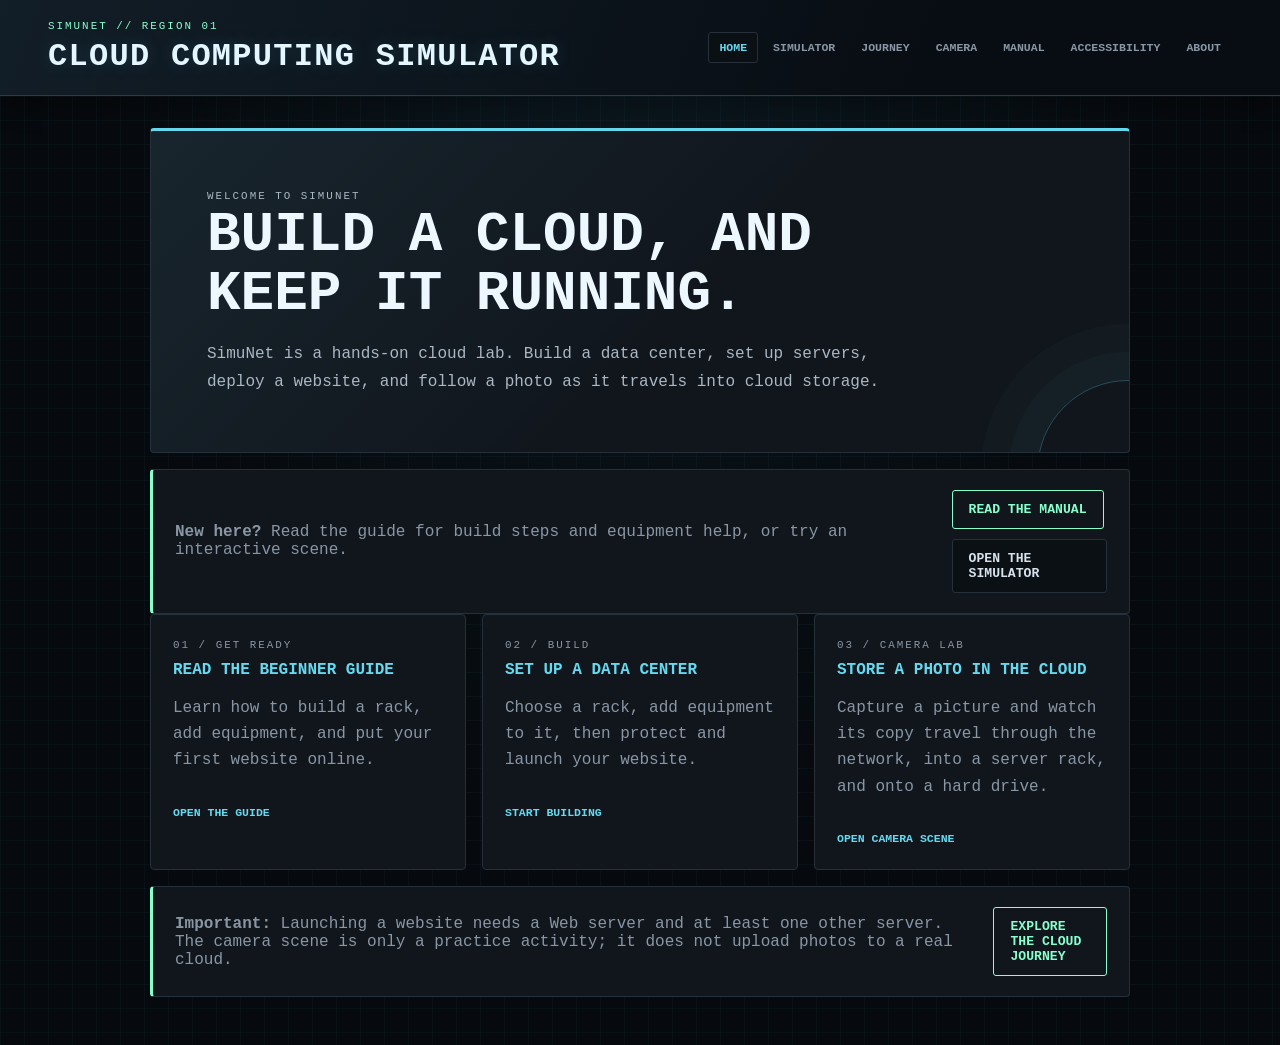
==== index.html @ 1562f435 "Removed unecessary content" ====
<!DOCTYPE html>
<html lang="en">
<head>
    <meta charset="UTF-8">
    <meta name="viewport" content="width=device-width, initial-scale=1.0">
    <meta name="theme-color" content="#090c10">
    <meta name="description" content="Learn how cloud systems work with SimuNet. Read the guide, build a data center, and try interactive scenes.">
    <title>Welcome to SimuNet - Cloud Computing Simulator</title>
    <script src="js/accessibility.js"></script>
    <link rel="stylesheet" href="style.css">
</head>
<body>
    <header class="topbar home-topbar">
        <div><p class="eyebrow">SIMUNET // REGION 01</p><h1>Cloud Computing Simulator</h1></div>
        <div class="topbar-actions">
            <nav class="site-nav" aria-label="Primary navigation">
                <a class="active" href="./index.html" aria-current="page">Home</a>
                <a href="./simulator.html">Simulator</a>
                <a href="./journey.html">Journey</a>
                <a href="./camera.html">Camera</a>
                <a href="./manual.html">Manual</a>
                <a href="./accessibility.html">Accessibility</a>
                <a href="./about.html">About</a>
            </nav>
        </div>
    </header>

    <main class="about-shell">
        <section class="about-hero" aria-labelledby="home-title">
            <p class="section-code">WELCOME TO SIMUNET</p>
            <h2 id="home-title">Build a cloud, and keep it running.</h2>
            <p>SimuNet is a hands-on cloud lab. Build a data center, set up servers, deploy a website, and follow a photo as it travels into cloud storage.</p>
        </section>
        <section class="about-cta home-start-cta" aria-label="Start learning">
            <p><strong>New here?</strong> Read the guide for build steps and equipment help, or try an interactive scene.</p>
            <div class="about-cta-actions"><a href="./manual.html">Read the manual</a><a class="about-cta-secondary" href="./simulator.html">Open the simulator</a></div>
        </section>
        <section class="about-grid" aria-label="What to do in SimuNet">
            <article class="about-card"><p class="section-code">01 / GET READY</p><h3>Read the beginner guide</h3><p>Learn how to build a rack, add equipment, and put your first website online.</p><a class="manual-link" href="./manual.html">Open the guide</a></article>
            <article class="about-card"><p class="section-code">02 / BUILD</p><h3>Set up a data center</h3><p>Choose a rack, add equipment to it, then protect and launch your website.</p><a class="manual-link" href="./simulator.html">Start building</a></article>
            <article class="about-card"><p class="section-code">03 / CAMERA LAB</p><h3>Store a photo in the cloud</h3><p>Capture a picture and watch its copy travel through the network, into a server rack, and onto a hard drive.</p><a class="manual-link" href="./camera.html">Open camera scene</a></article>
        </section>
        <section class="about-cta home-reminder-cta" aria-label="Important setup reminders">
            <p><strong>Important:</strong> Launching a website needs a Web server and at least one other server. The camera scene is only a practice activity; it does not upload photos to a real cloud.</p>
            <div class="about-cta-actions"><a href="./journey.html">Explore the cloud journey</a></div>
        </section>
    </main>
</body>
</html>
---- style.css ----
:root {
    --bg: #090c10;
    --panel: #11161d;
    --panel-edge: #26303b;
    --text: #d7e2ec;
    --muted: #8996a5;
    --cyan: #66d9ef;
    --lime: #88ffcc;
    --orange: #ffb86c;
    --red: #ff6b6b;
}

* {
    box-sizing: border-box;
}

body {
    margin: 0;
    min-height: 100vh;
    color: var(--text);
    font-family: "Courier New", Courier, monospace;
    background-color: #06090d;
    background-image:
        radial-gradient(ellipse at 50% -20%, rgba(32, 99, 123, 0.19), transparent 62%),
        linear-gradient(rgba(102, 217, 239, 0.035) 1px, transparent 1px),
        linear-gradient(90deg, rgba(102, 217, 239, 0.035) 1px, transparent 1px);
    background-repeat: no-repeat, repeat, repeat;
    background-size: cover, 24px 24px, 24px 24px;
}

header {
    padding: 28px 20px;
    text-align: center;
    border-bottom: 1px solid var(--panel-edge);
    background: rgba(17, 22, 29, 0.95);
}

header h1 {
    margin: 0 0 8px;
    color: var(--cyan);
    font-size: clamp(1.55rem, 5vw, 2.4rem);
    letter-spacing: 1px;
    text-transform: uppercase;
    text-shadow: 0 0 18px rgba(102, 217, 239, 0.35);
}

header p {
    margin: 0;
    color: var(--muted);
}

.section {
    width: min(760px, calc(100% - 32px));
    margin: 0 auto;
    padding: 24px 0 40px;
}

.card {
    margin: 16px 0;
    padding: 20px;
    border: 1px solid var(--panel-edge);
    border-left: 3px solid var(--cyan);
    border-radius: 4px;
    background: var(--panel);
    box-shadow: 0 12px 30px rgba(0, 0, 0, 0.24);
}

.card h2 {
    margin: 0 0 16px;
    padding-bottom: 10px;
    color: #edf7ff;
    border-bottom: 1px dashed var(--panel-edge);
    font-size: 1.05rem;
    letter-spacing: 0.5px;
}

.card h2::before {
    content: "> ";
    color: var(--lime);
}

button {
    margin: 4px 6px 10px 0;
    padding: 10px 16px;
    border: 1px solid var(--cyan);
    border-radius: 3px;
    color: var(--cyan);
    background: #0d171c;
    font: bold 0.85rem "Courier New", Courier, monospace;
    text-transform: uppercase;
    cursor: pointer;
    box-shadow: inset 0 0 0 1px rgba(102, 217, 239, 0.08);
}

button:hover {
    color: var(--bg);
    background: var(--cyan);
    box-shadow: 0 0 16px rgba(102, 217, 239, 0.25);
}

button:active {
    transform: translateY(1px);
}

button:focus-visible {
    outline: 2px solid var(--lime);
    outline-offset: 3px;
}

#rackArea {
    display: flex;
    flex-wrap: wrap;
    gap: 12px;
    margin-top: 12px;
}

.rack {
    width: 120px;
    height: 220px;
    display: flex;
    flex-direction: column-reverse;
    padding: 7px;
    border: 2px solid #4c5a68;
    border-radius: 2px;
    background:
        repeating-linear-gradient(0deg, #151b22 0, #151b22 10px, #202832 11px, #202832 12px);
    box-shadow: inset 0 0 12px rgba(0, 0, 0, 0.8);
}

.server {
    height: 20px;
    margin: 2px 0;
    border: 1px solid #5fdfad;
    border-radius: 1px;
    background: var(--lime);
    box-shadow: 0 0 8px rgba(136, 255, 204, 0.35);
}

.success {
    color: var(--lime);
}

.warning {
    color: var(--orange);
}

.danger {
    color: var(--red);
}

.stat {
    margin: 10px 0;
    padding: 8px 10px;
    color: var(--muted);
    border-left: 2px solid #4c5a68;
    background: rgba(4, 8, 12, 0.35);
}

.topbar {
    position: relative;
    z-index: 1;
    display: flex;
    align-items: center;
    justify-content: space-between;
    padding: 20px clamp(16px, 4vw, 48px);
    text-align: left;
    border-bottom: 1px solid #2b3c49;
    background:
        linear-gradient(110deg, rgba(18, 30, 40, 0.98), rgba(8, 13, 19, 0.98) 72%);
    box-shadow: 0 8px 26px rgba(0, 0, 0, 0.3);
}

.topbar h1 {
    margin: 0;
    color: #e4f6ff;
    font-size: clamp(1.35rem, 4vw, 2rem);
    letter-spacing: 0.04em;
    text-shadow: 0 0 18px rgba(102, 217, 239, 0.16);
}

.topbar-actions {
    display: flex;
    align-items: center;
    gap: 12px;
}

.site-nav {
    display: flex;
    align-items: center;
    gap: 4px;
}

.site-nav a {
    padding: 8px 10px;
    border: 1px solid transparent;
    border-radius: 3px;
    color: var(--muted);
    font-size: 0.72rem;
    font-weight: bold;
    text-decoration: none;
    text-transform: uppercase;
}

.site-nav a:hover,
.site-nav a:focus-visible {
    color: var(--cyan);
}

.site-nav a.active {
    border-color: var(--panel-edge);
    color: var(--cyan);
    background: #0b1015;
}

.site-nav a:focus-visible {
    outline: 2px solid var(--lime);
    outline-offset: 2px;
}

.eyebrow,
.section-code {
    margin: 0 0 6px;
    color: var(--lime);
    font-size: 0.68rem;
    letter-spacing: 2px;
}

.system-status,
.count-badge,
.service-status,
.threat-level {
    border: 1px solid var(--panel-edge);
    border-radius: 3px;
    padding: 8px 10px;
    color: var(--muted);
    background: #0b1015;
    font-size: 0.72rem;
    font-weight: bold;
}

.status-dot {
    width: 7px;
    height: 7px;
    display: inline-block;
    margin-right: 7px;
    border-radius: 50%;
    background: var(--muted);
}

.system-status.online {
    color: var(--lime);
    border-color: rgba(136, 255, 204, 0.35);
}

.system-status.online .status-dot {
    background: var(--lime);
    box-shadow: 0 0 8px var(--lime);
}

.dashboard {
    width: min(1380px, calc(100% - 40px));
    margin: 0 auto;
    padding: 28px 0 48px;
    display: grid;
    grid-template-columns: 260px minmax(0, 1fr);
    gap: 18px;
}

.sidebar {
    display: flex;
    flex-direction: column;
    gap: 16px;
}

.panel {
    position: relative;
    margin: 0;
    padding: 18px;
    border: 1px solid #263541;
    border-radius: 3px;
    background:
        linear-gradient(145deg, rgba(24, 34, 44, 0.92), rgba(12, 17, 23, 0.98) 72%);
    box-shadow:
        0 12px 26px rgba(0, 0, 0, 0.2),
        inset 0 1px rgba(191, 230, 255, 0.035);
}

.panel h2 {
    margin: 0 0 12px;
    color: #e2edf5;
    font-size: 0.94rem;
    letter-spacing: 0.07em;
    text-transform: uppercase;
}

.panel-heading h2 {
    margin-bottom: 0;
}

.panel-heading {
    margin-bottom: 14px;
}

.panel-copy,
.deploy-message {
    color: var(--muted);
    line-height: 1.55;
}

.quick-start-panel {
    border-left: 3px solid var(--lime);
}

.quick-start-panel h2 {
    margin-bottom: 14px;
}

.quick-start-list {
    display: grid;
    gap: 12px;
    margin: 0;
    padding-left: 20px;
    color: var(--muted);
    font-size: 0.76rem;
    line-height: 1.5;
}

.quick-start-list li {
    padding-left: 2px;
}

.quick-start-list li::marker {
    color: var(--lime);
    font-weight: bold;
}

.quick-start-list span {
    display: block;
    color: var(--text);
    font-weight: bold;
}

.quick-start-list strong {
    color: var(--text);
}

.quick-start-links {
    display: grid;
    gap: 7px;
}

.manual-link {
    display: inline-flex;
    align-items: center;
    gap: 7px;
    margin-top: 16px;
    color: var(--cyan);
    font-size: 0.72rem;
    font-weight: bold;
    text-decoration: none;
    text-transform: uppercase;
}

.manual-link:hover,
.manual-link:focus-visible {
    color: var(--lime);
}

.manual-link:focus-visible {
    outline: 2px solid var(--lime);
    outline-offset: 3px;
}

.field-help {
    min-height: 2.7em;
    margin: -2px 0 10px;
    color: var(--muted);
    font-size: 0.72rem;
    line-height: 1.45;
}

.primary-button,
.secondary-button,
.danger-button,
.text-button {
    width: 100%;
}

.secondary-button {
    margin: 4px 6px 10px 0;
    padding: 10px 16px;
    border: 1px solid #4c5a68;
    border-radius: 3px;
    color: var(--text);
    background: #171d24;
    font: bold 0.85rem "Courier New", Courier, monospace;
    text-transform: uppercase;
    cursor: pointer;
}

.secondary-button:hover {
    border-color: var(--lime);
    color: var(--lime);
}

.danger-button {
    margin: 4px 0 0;
    padding: 10px 16px;
    border: 1px solid var(--red);
    border-radius: 3px;
    color: var(--red);
    background: #1d1114;
    font: bold 0.85rem "Courier New", Courier, monospace;
    text-transform: uppercase;
    cursor: pointer;
}

.danger-button:hover {
    color: var(--bg);
    background: var(--red);
}

.text-button {
    width: auto;
    padding: 6px 8px;
    border: 0;
    color: var(--muted);
    background: transparent;
}

.toggle-list {
    display: grid;
    gap: 8px;
    margin-top: 16px;
}

.toggle-row {
    min-height: 54px;
    display: flex;
    align-items: center;
    justify-content: space-between;
    border-bottom: 1px solid var(--panel-edge);
    cursor: pointer;
}

.toggle-row strong,
.toggle-row small {
    display: block;
}

.toggle-row small {
    margin-top: 3px;
    color: var(--muted);
    font-size: 0.68rem;
}

.toggle-row input {
    position: absolute;
    opacity: 0;
}

.toggle {
    width: 38px;
    height: 20px;
    position: relative;
    border: 1px solid #4c5a68;
    border-radius: 20px;
    background: #090c10;
}

.toggle::after {
    content: "";
    width: 12px;
    height: 12px;
    position: absolute;
    top: 3px;
    left: 3px;
    border-radius: 50%;
    background: var(--muted);
}

.toggle-row input:checked + .toggle {
    border-color: var(--lime);
}

.toggle-row input:checked + .toggle::after {
    left: 21px;
    background: var(--lime);
    box-shadow: 0 0 7px var(--lime);
}

.field-label {
    display: block;
    margin-bottom: 7px;
    color: var(--muted);
    font-size: 0.72rem;
}

select {
    width: 100%;
    margin-bottom: 10px;
    padding: 10px;
    border: 1px solid var(--panel-edge);
    border-radius: 3px;
    color: var(--text);
    background: #090c10;
    font: 0.82rem "Courier New", Courier, monospace;
}

.workspace {
    min-width: 0;
    display: grid;
    gap: 16px;
}

.panel-heading,
.metric-label,
.action-row {
    display: flex;
    align-items: center;
    justify-content: space-between;
    gap: 12px;
}

.rack-panel {
    min-height: 250px;
}

.rack-area {
    min-height: 176px;
    display: flex;
    flex-wrap: wrap;
    align-items: flex-end;
    gap: 12px;
}

.empty-rack-state {
    width: 100%;
    height: 150px;
    display: grid;
    place-items: center;
    border: 1px dashed var(--panel-edge);
    color: #596a79;
    font-size: 0.72rem;
}

.rack {
    width: 108px;
    height: 176px;
}

.server {
    height: 17px;
}

.server.web { background: var(--cyan); border-color: #a7efff; }
.server.database { background: var(--orange); border-color: #ffd2a1; }
.server.storage { background: #a78bfa; border-color: #c4b5fd; }
.server.backup { background: var(--lime); border-color: #c8ffdf; }
.server.auth { background: #f0a6ca; border-color: #ffd1e7; }

.metrics-grid {
    display: grid;
    grid-template-columns: repeat(4, 1fr);
    gap: 16px;
}

.metric-panel {
    position: relative;
    overflow: hidden;
    padding: 14px;
    border: 1px solid #263541;
    border-radius: 3px;
    background: linear-gradient(145deg, #17222c, #0d131a 72%);
    box-shadow:
        0 10px 24px rgba(0, 0, 0, 0.22),
        inset 0 1px rgba(191, 230, 255, 0.04);
}

.metric-panel::before {
    content: "";
    position: absolute;
    top: 0;
    left: 14px;
    width: 42px;
    height: 2px;
    background: var(--cyan);
    box-shadow: 0 0 10px rgba(102, 217, 239, 0.55);
}

.metric-label {
    margin-bottom: 10px;
    color: var(--muted);
    font-size: 0.68rem;
}

.metric-label strong {
    color: #edf7ff;
}

.meter {
    height: 5px;
    overflow: hidden;
    background: #252e37;
}

.meter span {
    width: 0;
    height: 100%;
    display: block;
    background: var(--cyan);
    transition: width 0.35s ease;
}

.lower-grid {
    display: grid;
    grid-template-columns: 1fr 1fr;
    gap: 16px;
}

.action-row {
    justify-content: flex-start;
}

.action-row button {
    width: auto;
}

.service-status.online {
    color: var(--lime);
    border-color: rgba(136, 255, 204, 0.35);
}

.threat-level.danger {
    color: var(--red);
    border-color: rgba(255, 107, 107, 0.35);
}

.event-panel {
    min-height: 150px;
}

.event-log {
    max-height: 170px;
    overflow-y: auto;
    font-size: 0.72rem;
}

.event-log p {
    margin: 0;
    padding: 7px 0;
    border-bottom: 1px solid rgba(38, 48, 59, 0.65);
    color: var(--muted);
}

.event-log p span {
    margin-right: 10px;
    color: var(--cyan);
}

.error-page {
    min-height: 100vh;
    display: grid;
    place-items: center;
    padding: 24px;
}

.error-panel {
    width: min(680px, 100%);
    padding: clamp(24px, 7vw, 52px);
    border: 1px solid var(--panel-edge);
    border-top: 3px solid var(--red);
    border-radius: 4px;
    background: rgba(17, 22, 29, 0.96);
    box-shadow: 0 18px 50px rgba(0, 0, 0, 0.45);
    text-align: left;
}

.error-code {
    margin: 0;
    color: var(--red);
    font-size: clamp(5rem, 24vw, 10rem);
    line-height: 0.82;
    letter-spacing: -0.09em;
    text-shadow: 0 0 24px rgba(255, 107, 107, 0.25);
}

.error-status {
    display: inline-block;
    margin: 24px 0 10px;
    color: var(--red);
    font-size: 0.78rem;
    letter-spacing: 2px;
    text-transform: uppercase;
}

.error-panel h1 {
    margin: 0 0 12px;
    color: #edf7ff;
    font-size: clamp(1.25rem, 5vw, 2rem);
}

.error-panel p {
    max-width: 520px;
    margin: 0 0 24px;
    color: var(--muted);
    line-height: 1.7;
}

.error-panel a {
    display: inline-block;
    margin: 4px 8px 4px 0;
    padding: 11px 16px;
    border: 1px solid var(--cyan);
    border-radius: 3px;
    color: var(--cyan);
    text-decoration: none;
    text-transform: uppercase;
    font-weight: bold;
    font-size: 0.85rem;
}

.error-panel a:hover,
.error-panel a:focus-visible {
    color: var(--bg);
    background: var(--cyan);
    box-shadow: 0 0 16px rgba(102, 217, 239, 0.25);
}

.error-panel a:focus-visible {
    outline: 2px solid var(--lime);
    outline-offset: 3px;
}

.about-shell {
    width: min(980px, calc(100% - 32px));
    margin: 0 auto;
    padding: 32px 0 48px;
}

.about-hero {
    position: relative;
    overflow: hidden;
    margin-bottom: 16px;
    padding: clamp(28px, 6vw, 56px);
    border: 1px solid var(--panel-edge);
    border-top: 3px solid var(--cyan);
    border-radius: 4px;
    background:
        linear-gradient(135deg, rgba(102, 217, 239, 0.08), transparent 55%),
        var(--panel);
}

.about-hero::after {
    content: "";
    width: 180px;
    height: 180px;
    position: absolute;
    right: -90px;
    bottom: -110px;
    border: 1px solid rgba(102, 217, 239, 0.28);
    border-radius: 50%;
    box-shadow:
        0 0 0 28px rgba(102, 217, 239, 0.025),
        0 0 0 56px rgba(102, 217, 239, 0.018);
}

.about-hero h2 {
    max-width: 720px;
    margin: 0 0 16px;
    color: #edf7ff;
    font-size: clamp(1.8rem, 6vw, 3.5rem);
    line-height: 1.05;
    text-transform: uppercase;
}

.about-hero p {
    max-width: 680px;
    margin: 0;
    color: #aab7c4;
    line-height: 1.75;
}

.about-grid {
    display: grid;
    grid-template-columns: repeat(3, 1fr);
    gap: 16px;
}

.about-card {
    min-height: 210px;
    margin: 0;
    padding: 22px;
    border: 1px solid var(--panel-edge);
    border-radius: 4px;
    background: var(--panel);
}

.about-card h3 {
    margin: 0 0 12px;
    color: var(--cyan);
    font-size: 1rem;
    text-transform: uppercase;
}

.about-card p,
.about-card li {
    color: var(--muted);
    line-height: 1.65;
}

.about-card ul {
    margin: 0;
    padding-left: 18px;
}

.about-card li::marker {
    color: var(--lime);
}

.about-cta {
    display: flex;
    align-items: center;
    justify-content: space-between;
    gap: 20px;
    margin-top: 16px;
    padding: 20px 22px;
    border: 1px solid var(--panel-edge);
    border-left: 3px solid var(--lime);
    border-radius: 4px;
    background: var(--panel);
}

.about-cta p {
    margin: 0;
    color: var(--muted);
}

.about-cta-actions {
    display: flex;
    flex-wrap: wrap;
    gap: 10px;
}

.home-start-cta .about-cta-actions,
.home-reminder-cta .about-cta-actions {
    align-items: flex-start;
    flex-direction: column;
}

.about-cta a {
    flex: 0 0 auto;
    padding: 11px 16px;
    border: 1px solid var(--lime);
    border-radius: 3px;
    color: var(--lime);
    font-size: 0.82rem;
    font-weight: bold;
    text-decoration: none;
    text-transform: uppercase;
}

.about-cta a:hover,
.about-cta a:focus-visible {
    color: var(--bg);
    background: var(--lime);
}

.about-cta a:focus-visible {
    outline: 2px solid var(--cyan);
    outline-offset: 3px;
}

.about-cta .about-cta-secondary {
    border-color: var(--panel-edge);
    color: var(--text);
    background: #0b1015;
}

.about-cta .about-cta-secondary:hover,
.about-cta .about-cta-secondary:focus-visible {
    border-color: var(--cyan);
    color: var(--cyan);
    background: #0b1015;
}

.manual-shell {
    width: min(980px, calc(100% - 32px));
    margin: 0 auto;
    padding: 32px 0 48px;
}

.manual-section {
    margin-top: 28px;
}

.manual-section-heading {
    margin-bottom: 14px;
}

.manual-section-heading h2,
.manual-info-card h2 {
    margin: 0;
    color: #edf7ff;
    font-size: clamp(1.05rem, 3vw, 1.35rem);
    text-transform: uppercase;
}

.manual-section-heading .section-code,
.manual-info-card .section-code {
    margin-bottom: 8px;
}

.manual-steps {
    display: grid;
    grid-template-columns: repeat(2, minmax(0, 1fr));
    gap: 14px;
    margin: 0;
    padding: 0;
    list-style: none;
    counter-reset: manual-step;
}

.manual-step,
.manual-server-card,
.manual-info-card {
    border: 1px solid var(--panel-edge);
    border-radius: 3px;
    background: linear-gradient(145deg, rgba(24, 34, 44, 0.94), rgba(12, 17, 23, 0.98) 72%);
    box-shadow: inset 0 1px rgba(191, 230, 255, 0.035);
}

.manual-step {
    min-height: 144px;
    display: flex;
    gap: 16px;
    padding: 20px;
}

.manual-step-number {
    flex: 0 0 auto;
    color: var(--cyan);
    font-size: 1.2rem;
    font-weight: bold;
    text-shadow: 0 0 12px rgba(102, 217, 239, 0.4);
}

.manual-step h3,
.manual-server-card h3 {
    margin: 0 0 8px;
    color: #edf7ff;
    font-size: 0.9rem;
    text-transform: uppercase;
}

.manual-step p,
.manual-server-card p,
.manual-info-card dd {
    margin: 0;
    color: var(--muted);
    font-size: 0.78rem;
    line-height: 1.65;
}

.manual-step strong {
    color: var(--text);
}

.manual-server-grid {
    display: grid;
    grid-template-columns: repeat(3, minmax(0, 1fr));
    gap: 12px;
}

.manual-server-card {
    padding: 18px;
}

.manual-server-card h3 span {
    display: block;
    margin-top: 6px;
    color: var(--lime);
    font-size: 0.62rem;
    letter-spacing: 0.04em;
}

.manual-columns {
    display: grid;
    grid-template-columns: repeat(2, minmax(0, 1fr));
    gap: 14px;
    margin-top: 28px;
}

.manual-info-card {
    padding: 20px;
}

.manual-definitions {
    margin: 16px 0 0;
}

.manual-definitions div {
    display: grid;
    grid-template-columns: 90px minmax(0, 1fr);
    gap: 12px;
    padding: 10px 0;
    border-bottom: 1px solid rgba(38, 48, 59, 0.8);
}

.manual-definitions dt {
    color: var(--cyan);
    font-size: 0.74rem;
    font-weight: bold;
}

.manual-tip {
    margin: 16px 0 0;
    padding: 10px 12px;
    border-left: 2px solid var(--orange);
    color: var(--muted);
    background: rgba(255, 184, 108, 0.06);
    font-size: 0.74rem;
    line-height: 1.55;
}

.manual-shell > .about-cta {
    margin-top: 24px;
}

.journey-shell {
    width: min(1120px, calc(100% - 32px));
    margin: 0 auto;
    padding: 32px 0 48px;
}

.journey-hero h2 {
    max-width: 900px;
    font-size: clamp(1.7rem, 4vw, 2.8rem);
}

.journey-panel {
    padding: 22px;
}

.journey-panel-heading,
.journey-controls {
    display: flex;
    align-items: center;
    justify-content: space-between;
    gap: 16px;
}

.journey-panel-heading {
    margin-bottom: 18px;
}

.journey-panel-heading h2 {
    margin: 0;
    color: #edf7ff;
    font-size: clamp(1.05rem, 3vw, 1.4rem);
    text-transform: uppercase;
}

.journey-progress {
    height: 7px;
    overflow: hidden;
    margin-bottom: 20px;
    border: 1px solid #273945;
    background: #080d12;
}

.journey-progress span {
    width: 0;
    height: 100%;
    display: block;
    background: linear-gradient(90deg, #1cb5d3, var(--lime));
    box-shadow: 0 0 14px rgba(102, 217, 239, 0.6);
    transition: width 0.45s ease;
}

.journey-layout {
    min-width: 0;
    display: grid;
    grid-template-columns: 190px minmax(0, 1fr);
    gap: 22px;
}

.journey-rail {
    align-self: start;
    padding: 14px;
    border: 1px solid var(--panel-edge);
    background: rgba(5, 10, 15, 0.65);
}

.journey-rail ol {
    display: grid;
    gap: 6px;
    margin: 0;
    padding: 0;
    list-style: none;
}

.journey-rail li {
    display: flex;
    align-items: center;
    gap: 10px;
    padding: 9px 8px;
    color: var(--muted);
    font-size: 0.72rem;
    text-transform: uppercase;
}

.journey-rail li span {
    width: 27px;
    height: 27px;
    flex: 0 0 auto;
    display: grid;
    place-items: center;
    border: 1px solid #354550;
    color: #8496a3;
    font-size: 0.62rem;
}

.journey-rail li.is-current {
    color: var(--cyan);
    background: rgba(102, 217, 239, 0.06);
}

.journey-rail li.is-current span,
.journey-rail li.is-complete span {
    border-color: var(--cyan);
    color: var(--cyan);
    box-shadow: inset 0 0 12px rgba(102, 217, 239, 0.1);
}

.journey-rail li.is-complete span {
    border-color: rgba(136, 255, 204, 0.5);
    color: var(--lime);
}

.journey-stage-window {
    min-width: 0;
}

.journey-stage[hidden] {
    display: none;
}

.journey-stage {
    min-height: 430px;
    padding: clamp(18px, 3vw, 28px);
    border: 1px solid #293b47;
    background:
        radial-gradient(ellipse at 50% 0, rgba(28, 122, 147, 0.1), transparent 58%),
        rgba(6, 11, 16, 0.72);
}

.journey-stage h2 {
    margin: 0 0 10px;
    color: #edf7ff;
    font-size: clamp(1.2rem, 3vw, 1.75rem);
    text-transform: uppercase;
}

.journey-stage > p:not(.section-code):not(.journey-feedback) {
    max-width: 680px;
    margin: 0 0 22px;
    color: var(--muted);
    font-size: 0.82rem;
    line-height: 1.65;
}

.journey-visual,
.packet-visual,
.network-route,
.encryption-visual,
.firewall-visual,
.replica-visual,
.failure-visual,
.download-visual {
    min-height: 170px;
    display: flex;
    align-items: center;
    justify-content: center;
    gap: 14px;
    margin: 20px 0;
    padding: 20px;
    border: 1px dashed #2b3f4c;
    background:
        linear-gradient(rgba(102, 217, 239, 0.025) 1px, transparent 1px),
        linear-gradient(90deg, rgba(102, 217, 239, 0.025) 1px, transparent 1px),
        #080e14;
    background-size: 18px 18px;
}

.journey-device,
.journey-cloud,
.route-node,
.replica-node,
.firewall-gate {
    min-width: 110px;
    display: grid;
    justify-items: center;
    gap: 8px;
    padding: 14px 12px;
    border: 1px solid #344956;
    background: linear-gradient(145deg, #17242e, #0b1219);
    text-align: center;
}

.journey-device strong,
.journey-cloud strong,
.route-node strong,
.replica-node strong,
.firewall-gate strong {
    color: var(--text);
    font-size: 0.7rem;
    letter-spacing: 0.04em;
}

.journey-device small,
.journey-cloud small,
.replica-node small {
    color: var(--muted);
    font-size: 0.62rem;
}

.visual-icon {
    width: 50px;
    height: 50px;
    display: grid;
    place-items: center;
    border: 1px solid rgba(102, 217, 239, 0.55);
    color: var(--cyan);
    font-size: 0.62rem;
    font-weight: bold;
    letter-spacing: 0.04em;
    box-shadow: inset 0 0 18px rgba(102, 217, 239, 0.08);
}

.cloud-icon {
    border-radius: 50%;
}

.journey-link-line,
.route-connector {
    height: 2px;
    flex: 1 1 24px;
    position: relative;
    max-width: 80px;
    background: #334853;
}

.journey-link-line::after,
.route-connector::after {
    content: "";
    width: 7px;
    height: 7px;
    position: absolute;
    top: 50%;
    right: 0;
    border-top: 2px solid #526b79;
    border-right: 2px solid #526b79;
    transform: translateY(-50%) rotate(45deg);
}

.is-uploaded .journey-link-line,
.is-routed .route-connector,
.is-delivered .route-connector {
    background: var(--cyan);
    box-shadow: 0 0 9px rgba(102, 217, 239, 0.5);
}

.is-uploaded .journey-device {
    border-color: rgba(136, 255, 204, 0.55);
}

.is-uploaded .journey-cloud .visual-icon {
    color: var(--lime);
    border-color: var(--lime);
    box-shadow: 0 0 18px rgba(136, 255, 204, 0.22);
}

.packet-visual {
    flex-direction: column;
    gap: 12px;
}

.packet-file {
    padding: 8px 14px;
    border: 1px solid #526775;
    color: var(--text);
    font-size: 0.7rem;
    letter-spacing: 0.06em;
}

.packet-arrow {
    color: var(--cyan);
}

.packet-list {
    display: flex;
    gap: 8px;
}

.packet-list span {
    width: 42px;
    height: 38px;
    display: grid;
    place-items: center;
    border: 1px solid #3b5361;
    color: var(--muted);
    background: #111b24;
    font-size: 0.68rem;
    transition: transform 0.25s ease, border-color 0.25s ease, color 0.25s ease;
}

.packet-visual.is-split .packet-list span {
    border-color: var(--cyan);
    color: var(--cyan);
    transform: translateY(-3px);
}

.network-route,
.firewall-visual,
.download-visual,
.failure-visual {
    gap: 10px;
}

.network-route .route-node,
.firewall-visual .route-node,
.download-visual .route-node,
.failure-visual .replica-node {
    flex: 1 1 0;
    min-width: 85px;
}

.route-node > span,
.replica-node > span,
.firewall-gate > span {
    color: var(--cyan);
    font-size: 0.6rem;
    letter-spacing: 0.1em;
}

.route-node strong {
    font-size: 0.66rem;
}

.encryption-visual {
    min-height: 150px;
}

.lock-symbol {
    padding: 12px;
    border: 1px solid #435866;
    color: var(--orange);
    font-size: 0.68rem;
    font-weight: bold;
    letter-spacing: 0.08em;
}

.encryption-visual code {
    max-width: 100%;
    overflow-wrap: anywhere;
    color: var(--text);
    font-size: clamp(0.7rem, 2vw, 1rem);
}

.encryption-visual.is-encrypted .lock-symbol {
    border-color: var(--lime);
    color: var(--lime);
    box-shadow: 0 0 14px rgba(136, 255, 204, 0.12);
}

.firewall-gate {
    min-width: 90px;
    border-color: rgba(255, 184, 108, 0.45);
}

.is-secure .firewall-gate {
    border-color: var(--lime);
    box-shadow: 0 0 16px rgba(136, 255, 204, 0.12);
}

.is-secure .firewall-gate strong {
    color: var(--lime);
}

.threat-node {
    border-color: rgba(255, 107, 107, 0.45);
}

.threat-node > span {
    color: var(--red);
}

.replica-visual {
    align-items: stretch;
}

.replica-node {
    flex: 1;
}

.replica-node small {
    padding: 4px 6px;
    border: 1px solid #354854;
}

.is-replicated .replica-node {
    border-color: rgba(136, 255, 204, 0.48);
}

.is-replicated .replica-node small {
    border-color: rgba(136, 255, 204, 0.38);
    color: var(--lime);
}

.failed-node {
    border-color: rgba(255, 107, 107, 0.55);
}

.failed-node > span,
.failed-node strong {
    color: var(--red);
}

.failure-visual.is-recovered .failed-node {
    border-color: var(--lime);
}

.failure-visual.is-recovered .failed-node strong {
    color: var(--lime);
}

.recovery-choices {
    display: flex;
    flex-wrap: wrap;
    gap: 10px;
}

.recovery-choices button {
    flex: 1 1 200px;
    width: auto;
    margin: 0;
}

.journey-feedback {
    min-height: 1.5em;
    margin: 12px 0 0;
    color: var(--lime);
    font-size: 0.76rem;
    line-height: 1.5;
}

.journey-controls {
    min-height: 56px;
    margin-top: 16px;
}

.journey-controls button {
    width: auto;
    margin: 0;
}

.journey-controls button:disabled {
    opacity: 0.45;
    cursor: not-allowed;
}

.journey-controls p {
    margin: 0;
    color: var(--muted);
    font-size: 0.7rem;
    text-align: center;
}

.journey-controls-spacer {
    width: 105px;
    flex: 0 0 auto;
}

.journey-complete {
    border-top: 2px solid var(--lime);
}

.journey-learnings {
    display: grid;
    gap: 10px;
    margin: 24px 0;
    padding-left: 20px;
    color: var(--muted);
    font-size: 0.8rem;
    line-height: 1.55;
}

.journey-learnings li::marker {
    color: var(--lime);
}

.journey-finish-actions {
    display: flex;
    flex-wrap: wrap;
    align-items: center;
    gap: 12px;
}

.journey-finish-actions .secondary-button {
    width: auto;
    margin: 0;
}

.journey-simulator-link {
    display: inline-block;
    padding: 11px 16px;
    border: 1px solid var(--lime);
    color: var(--lime);
    font-size: 0.75rem;
    font-weight: bold;
    text-decoration: none;
    text-transform: uppercase;
}

.journey-simulator-link:hover,
.journey-simulator-link:focus-visible {
    color: var(--bg);
    background: var(--lime);
}

.journey-simulator-link:focus-visible {
    outline: 2px solid var(--cyan);
    outline-offset: 3px;
}

.journey-note {
    margin: 14px 0 0;
    color: #748391;
    font-size: 0.68rem;
    line-height: 1.5;
    text-align: center;
}

@media (max-width: 900px) {
    .dashboard {
        grid-template-columns: 220px minmax(0, 1fr);
    }

    .metrics-grid {
        grid-template-columns: repeat(2, 1fr);
    }

    .about-grid {
        grid-template-columns: 1fr;
    }

    .manual-server-grid {
        grid-template-columns: repeat(2, minmax(0, 1fr));
    }

    .journey-layout {
        grid-template-columns: 1fr;
    }

    .journey-rail ol {
        grid-template-columns: repeat(4, minmax(0, 1fr));
    }

    .journey-rail li {
        justify-content: center;
    }
}

@media (max-width: 680px) {
    .home-topbar {
        flex-direction: column;
    }

    .home-topbar .topbar-actions {
        align-items: flex-start;
    }

    .home-topbar .site-nav {
        flex-wrap: wrap;
    }

    .topbar {
        align-items: flex-start;
        gap: 16px;
    }

    .topbar h1 {
        font-size: 1.25rem;
    }

    .topbar-actions {
        flex-direction: column;
        align-items: flex-end;
        gap: 8px;
    }

    .system-status {
        white-space: nowrap;
    }

    .dashboard {
        width: min(100% - 20px, 1380px);
        grid-template-columns: 1fr;
    }

    .sidebar {
        display: grid;
        grid-template-columns: 1fr 1fr;
    }

    .lower-grid {
        grid-template-columns: 1fr;
    }

    .manual-steps,
    .manual-columns {
        grid-template-columns: 1fr;
    }

    .journey-shell {
        width: min(100% - 20px, 1120px);
        padding-top: 20px;
    }

    .journey-panel {
        padding: 12px;
    }

    .journey-stage {
        min-height: 0;
    }

    .journey-panel-heading {
        align-items: flex-start;
        flex-direction: column;
    }

    .journey-visual,
    .network-route,
    .firewall-visual,
    .download-visual,
    .failure-visual {
        flex-direction: column;
    }

    .journey-link-line,
    .route-connector {
        width: 2px;
        min-height: 22px;
        flex: 0 0 22px;
        background: #334853;
    }

    .route-connector::after {
        top: auto;
        right: 50%;
        bottom: 0;
        transform: translateX(50%) rotate(135deg);
    }

    .journey-controls {
        flex-wrap: wrap;
        justify-content: center;
    }

    .journey-controls p {
        order: -1;
        width: 100%;
    }

    .journey-controls-spacer {
        display: none;
    }

    .journey-rail {
        padding: 8px;
    }

    .journey-rail li {
        flex-direction: column;
        gap: 4px;
        padding: 6px 2px;
        font-size: 0.58rem;
    }

    .journey-rail li span {
        width: 25px;
        height: 25px;
    }

    .packet-list {
        flex-wrap: wrap;
        justify-content: center;
    }
}

@media (max-width: 480px) {
    .topbar {
        display: block;
    }

    .system-status {
        width: fit-content;
        margin-top: 12px;
    }

    .topbar-actions {
        align-items: flex-start;
        margin-top: 12px;
    }

    .sidebar,
    .metrics-grid {
        grid-template-columns: 1fr;
    }

    .panel-heading {
        align-items: flex-start;
    }

    .rack-area {
        justify-content: center;
    }

    button,
    .action-row button {
        width: 100%;
    }

    .about-shell {
        width: min(100% - 20px, 980px);
        padding-top: 20px;
    }

    .manual-shell {
        width: min(100% - 20px, 980px);
        padding-top: 20px;
    }

    .manual-server-grid {
        grid-template-columns: 1fr;
    }

    .about-cta {
        align-items: flex-start;
        flex-direction: column;
    }

    .about-cta-actions {
        width: 100%;
        flex-direction: column;
    }

    .about-cta a {
        width: 100%;
        text-align: center;
    }
}

html[data-font-size="large"] {
    font-size: 112.5%;
}

html[data-font-size="larger"] {
    font-size: 125%;
}

html[data-font-family="arial"] body,
html[data-font-family="arial"] body * {
    font-family: Arial, Helvetica, sans-serif !important;
}

html[data-font-family="system"] body,
html[data-font-family="system"] body * {
    font-family: system-ui, -apple-system, BlinkMacSystemFont, "Segoe UI", sans-serif !important;
}

html[data-font-family="mono"] body,
html[data-font-family="mono"] body * {
    font-family: "Courier New", Courier, monospace !important;
}

html[data-underline-links="true"] a {
    text-decoration: underline !important;
    text-underline-offset: 0.18em;
}

html[data-reduced-motion="true"] *,
html[data-reduced-motion="true"] *::before,
html[data-reduced-motion="true"] *::after {
    scroll-behavior: auto !important;
    animation-duration: 0.01ms !important;
    animation-iteration-count: 1 !important;
    transition-duration: 0.01ms !important;
}

html[data-theme="light"] {
    color-scheme: light;
    --bg: #f3f6f8;
    --panel: #ffffff;
    --panel-edge: #bdcbd3;
    --text: #192a33;
    --muted: #465b66;
    --cyan: #00647a;
    --lime: #006b4f;
    --orange: #945000;
    --red: #b42318;
}

html[data-theme="light"] body {
    background-color: var(--bg);
    background-image:
        linear-gradient(rgba(0, 100, 122, 0.045) 1px, transparent 1px),
        linear-gradient(90deg, rgba(0, 100, 122, 0.045) 1px, transparent 1px);
}

html[data-theme="light"] .topbar,
html[data-theme="light"] .panel,
html[data-theme="light"] .metric-panel,
html[data-theme="light"] .about-hero,
html[data-theme="light"] .about-card,
html[data-theme="light"] .about-cta,
html[data-theme="light"] .manual-step,
html[data-theme="light"] .manual-server-card,
html[data-theme="light"] .manual-info-card,
html[data-theme="light"] .journey-rail,
html[data-theme="light"] .journey-stage-window,
html[data-theme="light"] .journey-stage,
html[data-theme="light"] .journey-panel {
    color: var(--text);
    border-color: var(--panel-edge);
    background: var(--panel);
    box-shadow: none;
}

html[data-theme="light"] .about-hero::after {
    display: none;
}

html[data-theme="light"] .topbar h1,
html[data-theme="light"] .panel h2,
html[data-theme="light"] .about-hero h2,
html[data-theme="light"] .about-card h3,
html[data-theme="light"] .manual-section-heading h2,
html[data-theme="light"] .manual-info-card h2,
html[data-theme="light"] .manual-step h3,
html[data-theme="light"] .manual-server-card h3,
html[data-theme="light"] .journey-stage h2 {
    color: #192a33;
    text-shadow: none;
}

html[data-theme="light"] .site-nav a.active,
html[data-theme="light"] .system-status,
html[data-theme="light"] .count-badge,
html[data-theme="light"] .service-status,
html[data-theme="light"] .threat-level,
html[data-theme="light"] select,
html[data-theme="light"] .secondary-button,
html[data-theme="light"] .about-cta .about-cta-secondary {
    color: var(--text);
    background: #edf3f5;
}

html[data-theme="light"] button {
    color: var(--cyan);
    background: #edf7f8;
}

html[data-theme="light"] .accessibility-toggle input {
    accent-color: var(--cyan);
}

html[data-theme="high-contrast"] {
    color-scheme: dark;
    --bg: #000000;
    --panel: #000000;
    --panel-edge: #ffffff;
    --text: #ffffff;
    --muted: #ffffff;
    --cyan: #70eaff;
    --lime: #91ffb8;
    --orange: #ffd27a;
    --red: #ff8585;
}

html[data-theme="high-contrast"] body {
    background: #000000;
}

html[data-theme="high-contrast"] .topbar,
html[data-theme="high-contrast"] .panel,
html[data-theme="high-contrast"] .metric-panel,
html[data-theme="high-contrast"] .about-hero,
html[data-theme="high-contrast"] .about-card,
html[data-theme="high-contrast"] .about-cta,
html[data-theme="high-contrast"] .manual-step,
html[data-theme="high-contrast"] .manual-server-card,
html[data-theme="high-contrast"] .manual-info-card,
html[data-theme="high-contrast"] .journey-rail,
html[data-theme="high-contrast"] .journey-stage-window,
html[data-theme="high-contrast"] .journey-stage,
html[data-theme="high-contrast"] .journey-panel {
    color: var(--text);
    border-color: var(--panel-edge);
    background: #000000;
    box-shadow: none;
}

html[data-theme="high-contrast"] .panel h2,
html[data-theme="high-contrast"] .about-hero h2,
html[data-theme="high-contrast"] .manual-section-heading h2,
html[data-theme="high-contrast"] .manual-info-card h2,
html[data-theme="high-contrast"] .manual-step h3,
html[data-theme="high-contrast"] .manual-server-card h3,
html[data-theme="high-contrast"] .journey-stage h2 {
    color: #ffffff;
    text-shadow: none;
}

html[data-theme="light"] .server-room {
    border-color: var(--panel-edge);
    background: #e5edf0;
    box-shadow: inset 0 0 50px rgba(0, 0, 0, 0.08);
}

html[data-theme="light"] .room-hud {
    color: #192a33;
    text-shadow: 0 1px 3px #fff;
}

html[data-theme="light"] .room-loading {
    color: var(--cyan);
    background:
        linear-gradient(rgba(0, 100, 122, 0.045) 1px, transparent 1px),
        linear-gradient(90deg, rgba(0, 100, 122, 0.045) 1px, transparent 1px),
        #edf3f5;
    background-size: 20px 20px;
}

html[data-theme="light"] .rack-builder,
html[data-theme="light"] .rack-area > .rack {
    border-color: var(--panel-edge);
    background: #edf3f5;
    box-shadow: none;
}

html[data-theme="light"] .part-card,
html[data-theme="light"] .rack-area > .rack > .rack-slot {
    color: var(--text);
    border-color: var(--panel-edge);
    background: #fff;
}

html[data-theme="light"] .part-card:hover,
html[data-theme="light"] .part-card[aria-pressed="true"],
html[data-theme="light"] .rack-area > .rack > .rack-slot:hover,
html[data-theme="light"] .rack-area > .rack > .rack-slot:focus-visible,
html[data-theme="light"] .rack-area > .rack > .rack-slot.drag-over {
    border-color: var(--cyan);
    background: #d9e8ed;
}

html[data-theme="light"] .builder-heading h3,
html[data-theme="light"] .part-card strong,
html[data-theme="light"] .rack-label,
html[data-theme="light"] .slot-prompt,
html[data-theme="light"] .slot-number {
    color: var(--text);
}

html[data-theme="light"] .empty-rack-state,
html[data-theme="light"] .rack-label span,
html[data-theme="light"] .part-card small {
    color: var(--muted);
}

html[data-theme="high-contrast"] .server-room,
html[data-theme="high-contrast"] .rack-builder,
html[data-theme="high-contrast"] .rack-area > .rack,
html[data-theme="high-contrast"] .part-card,
html[data-theme="high-contrast"] .rack-area > .rack > .rack-slot {
    color: #fff;
    border-color: #fff;
    background: #000;
    box-shadow: none;
}

html[data-theme="high-contrast"] .part-card:hover,
html[data-theme="high-contrast"] .part-card[aria-pressed="true"],
html[data-theme="high-contrast"] .rack-area > .rack > .rack-slot:hover,
html[data-theme="high-contrast"] .rack-area > .rack > .rack-slot:focus-visible,
html[data-theme="high-contrast"] .rack-area > .rack > .rack-slot.drag-over {
    border-color: #fff;
    background: #000;
}

html[data-theme="high-contrast"] .room-hud,
html[data-theme="high-contrast"] .room-loading,
html[data-theme="high-contrast"] .builder-heading h3,
html[data-theme="high-contrast"] .part-card strong,
html[data-theme="high-contrast"] .part-card small,
html[data-theme="high-contrast"] .rack-label,
html[data-theme="high-contrast"] .rack-label span,
html[data-theme="high-contrast"] .slot-prompt,
html[data-theme="high-contrast"] .slot-number,
html[data-theme="high-contrast"] .empty-rack-state {
    color: #fff;
    text-shadow: none;
}

.accessibility-panel {
    display: grid;
}

.accessibility-setting {
    padding: 16px 0 6px;
    border-bottom: 1px solid var(--panel-edge);
}

.accessibility-setting > label {
    display: block;
    margin-bottom: 5px;
    color: var(--text);
    font-weight: bold;
}

.accessibility-setting .field-help {
    min-height: 0;
    margin: 0 0 10px;
}

.accessibility-setting select {
    max-width: 520px;
}

.accessibility-toggle {
    display: flex;
    align-items: flex-start;
    gap: 12px;
    padding: 16px 0;
    border-bottom: 1px solid var(--panel-edge);
}

.accessibility-toggle input {
    width: 18px;
    height: 18px;
    flex: 0 0 auto;
    margin: 2px 0 0;
    accent-color: var(--lime);
}

.accessibility-toggle label {
    display: grid;
    gap: 4px;
    cursor: pointer;
}

.accessibility-toggle small {
    color: var(--muted);
    line-height: 1.5;
}

.accessibility-actions {
    display: flex;
    align-items: center;
    flex-wrap: wrap;
    gap: 12px;
    margin-top: 18px;
}

.accessibility-actions button {
    width: auto;
    margin: 0;
}

.accessibility-status {
    margin: 0;
    color: var(--muted);
    font-size: 0.75rem;
}

html[data-theme="light"] .accessibility-status,
html[data-theme="high-contrast"] .accessibility-status {
    color: var(--text);
}

/* 3D simulator */
.rack-panel { min-height: 0; padding: 20px; }
.room-heading { align-items: flex-start; }
.room-heading > div:first-child { min-width: 0; }
.room-heading h2 { margin: 0; line-height: 1.25; }
.room-caption { margin: 8px 0 0; color: var(--muted); font-size: .68rem; line-height: 1.45; }
.room-tools { flex: 0 0 auto; display: flex; align-items: center; gap: 8px; }
.room-tools .text-button { width: auto; margin: 0; white-space: nowrap; }
.server-room { width: 100%; height: clamp(390px,48vw,620px); min-height: 340px; position: relative; overflow: hidden; border: 1px solid #315062; border-radius: 2px; background: radial-gradient(ellipse at 50% 80%,rgba(15,58,76,.3),transparent 62%),#060b11; box-shadow: inset 0 0 50px rgba(0,0,0,.82),0 0 22px rgba(17,138,170,.08); touch-action: none; }
.server-room canvas { width: 100%; height: 100%; display: block; cursor: grab; }
.server-room canvas:active { cursor: grabbing; }
.room-hud { position: absolute; z-index: 1; top: 12px; left: 12px; right: 12px; display: flex; justify-content: space-between; gap: 10px; color: #b7d2df; font-size: .62rem; line-height: 1.35; letter-spacing: 1px; pointer-events: none; text-shadow: 0 1px 5px #000; }
.room-hud span { max-width: 48%; }
.room-loading { position: absolute; z-index: 2; inset: 0; display: grid; place-items: center; color: var(--cyan); background: linear-gradient(rgba(102,217,239,.035) 1px,transparent 1px),linear-gradient(90deg,rgba(102,217,239,.035) 1px,transparent 1px),#081019; background-size: 20px 20px; font-size: .75rem; letter-spacing: 1px; }
.room-description { margin: 10px 0 0; color: var(--muted); font-size: .72rem; line-height: 1.6; }
.room-unavailable { height: auto; min-height: 110px; display: grid; align-items: center; padding: 18px; }
.room-unavailable .room-loading { position: relative; inset: auto; min-height: 70px; border: 1px dashed var(--panel-edge); color: var(--orange); text-align: center; line-height: 1.6; }
.part-inventory { display: grid; gap: 7px; margin-top: 12px; }
.part-card { width: 100%; min-height: 54px; display: grid; grid-template-columns: 38px minmax(0,1fr) auto; align-items: center; gap: 9px; margin: 0; padding: 7px 8px; text-align: left; border: 1px solid #293a46; color: var(--text); background: #0b1219; text-transform: none; cursor: grab; }
.part-card:hover,.part-card[aria-pressed="true"] { border-color: var(--cyan); color: var(--text); background: #10232c; }
.part-card:active { cursor: grabbing; }
.part-card strong,.part-card small { display: block; }
.part-card strong { font-size: .72rem; }
.part-card small { margin-top: 3px; color: var(--muted); font-size: .61rem; line-height: 1.35; }
.part-icon { display: grid; place-items: center; height: 34px; border: 1px solid #26869b; color: var(--cyan); background: rgba(102,217,239,.08); font-size: .6rem; font-weight: bold; }
.part-icon.orange { color: var(--orange); border-color: #895b30; }
.part-icon.purple,.part-icon.violet { color: #c4b5fd; border-color: #725cad; }
.part-icon.green { color: var(--lime); border-color: #3a8063; }
.part-icon.pink { color: #f0a6ca; border-color: #89536d; }
.part-icon.blue { color: #8ab8ff; border-color: #496ca4; }
.part-count { color: var(--lime); font-size: .66rem; white-space: nowrap; }
.build-message { min-height: 2.8em; margin: 12px 0 0; color: var(--cyan); font-size: .7rem; line-height: 1.5; }
.rack-builder { margin-top: 16px; padding: 14px; border: 1px solid #354c58; background: rgba(4,10,15,.55); }
.builder-heading { display: flex; align-items: center; justify-content: space-between; gap: 12px; margin-bottom: 12px; }
.builder-heading h3 { margin: 0; color: #e2edf5; font-size: .82rem; text-transform: uppercase; }
.builder-hint { margin: 0; color: var(--muted); font-size: .65rem; }
.rack-area { min-width: 0; display: flex; flex-wrap: wrap; align-items: flex-start; gap: 14px; }
.empty-rack-state { width: 100%; min-height: 80px; display: grid; place-items: center; border: 1px dashed #526875; color: #a0b1bc; font-size: .66rem; text-align: center; }
.rack-area > .rack { box-sizing: border-box; width: min(100%, 310px); height: auto !important; min-height: 0; flex: 0 1 310px; display: flex; flex-direction: column; align-self: flex-start; gap: 5px; padding: 10px; overflow: visible; border: 3px solid #72b5c6; border-radius: 4px; background: linear-gradient(90deg,#172730,#0e1920 50%,#172730); box-shadow: inset 0 0 16px rgba(0,0,0,.55),0 0 12px rgba(102,217,239,.12); }
.rack-label { min-height: 28px; display: flex; align-items: center; justify-content: space-between; gap: 8px; padding: 2px 3px 7px; color: var(--cyan); font-size: .65rem; }
.rack-label span { color: #b5c4cc; font-size: .58rem; text-align: right; }
.rack-area > .rack-gpu { border-color: #a78bfa; box-shadow: inset 0 0 18px rgba(137,94,219,.1),0 0 12px rgba(167,139,250,.12); }
.rack-area > .rack-dense { border-color: #54a7bb; }
.rack-area > .rack > .rack-slot { box-sizing: border-box; width: 100%; min-width: 0; min-height: 38px; height: auto; flex: 0 0 38px; display: flex; align-items: center; gap: 8px; margin: 0; padding: 4px 8px; border: 1px dashed #506875; border-radius: 2px; color: #b0c1ca; background: rgba(4,8,12,.65); font-size: .62rem; transition: background .15s,border-color .15s,box-shadow .15s; }
.rack-area > .rack > .rack-slot:hover,.rack-area > .rack > .rack-slot:focus-visible,.rack-area > .rack > .rack-slot.drag-over { border-color: var(--cyan); outline: none; background: rgba(26,91,107,.35); box-shadow: inset 0 0 12px rgba(102,217,239,.1); }
.slot-number { flex: 0 0 24px; color: #8da3af; font-size: .56rem; }
.slot-prompt { color: #a9bac3; }
.rack-slot.occupied { border-style: solid; border-color: #52717c; }
.rack-slot > .server { box-sizing: border-box; min-width: 0; min-height: 26px; height: auto; flex: 1 1 auto; display: flex; align-items: center; justify-content: space-between; gap: 6px; margin: 0; padding: 3px 6px; border: 1px solid #91e9f4; border-radius: 2px; color: #061014; background: var(--cyan); font-size: .62rem; font-weight: bold; box-shadow: 0 0 9px rgba(102,217,239,.24); }
.rack-slot > .part-database { background: var(--orange); border-color: #ffd2a1; }
.rack-slot > .part-storage { background: #b6a3ff; border-color: #d3c8ff; }
.rack-slot > .part-backup { background: var(--lime); border-color: #c8ffdf; }
.rack-slot > .part-auth { background: #f0a6ca; border-color: #ffd1e7; }
.rack-slot > .part-gpu { color: #fff; background: #805bd1; border-color: #c4b5fd; }
.rack-slot > .part-switch,.rack-slot > .part-router,.rack-slot > .part-loadbalancer { color: #fff; background: #38849a; border-color: #86d9ed; }
.rack-slot > .server .part-label { overflow: hidden; text-overflow: ellipsis; white-space: nowrap; }
.remove-part { width: 22px; height: 22px; flex: 0 0 22px; margin: 0; padding: 0; border: 0; color: inherit; background: transparent; box-shadow: none; font-size: 1rem; line-height: 1; }
.remove-part:hover { color: #7d1321; background: rgba(255,255,255,.4); box-shadow: none; }
.metrics-grid { min-width: 0; }
.metric-panel { min-width: 0; }
@media (max-width: 760px) {
    .room-heading { align-items: flex-start; }
    .rack-area { justify-content: center; }
    .rack-area > .rack { width: min(100%, 360px); flex-basis: min(100%, 360px); }
    .builder-heading { align-items: flex-start; flex-direction: column; }
}
@media (max-width: 520px) {
    .room-heading { flex-direction: column; }
    .room-tools { width: 100%; justify-content: space-between; }
    .server-room { height: 390px; }
    .rack-builder { padding: 10px; }
    .rack-area > .rack { width: 100%; flex-basis: 100%; }
}
@media (prefers-reduced-motion: reduce) {
    .server-room *, .server-room *::before, .server-room *::after { scroll-behavior: auto !important; }
}

/* Cloud journey illustration */
.journey-visual.upload-visual { display: block; min-height: 0; gap: 0; padding: 0; border: 0; background: none; }
.upload-sky { height: clamp(270px, 34vw, 390px); position: relative; overflow: hidden; border: 1px solid #78b9d1; border-radius: 12px; background: linear-gradient(180deg,#73c5ed 0%,#b4e6f4 63%,#d9f4ed 100%); box-shadow: inset 0 -18px 0 rgba(68,160,119,.14),0 12px 30px rgba(0,0,0,.2); }
.upload-sky::before { content:""; position:absolute; inset:0; opacity:.23; background: radial-gradient(circle at 16% 20%,#fff 0 1px,transparent 2px),radial-gradient(circle at 39% 31%,#fff 0 1px,transparent 2px),radial-gradient(circle at 57% 13%,#fff 0 1px,transparent 2px),radial-gradient(circle at 78% 29%,#fff 0 1px,transparent 2px); background-size:110px 90px; }
.sky-cloud { position:absolute; z-index:0; width:100px; height:28px; border-radius:30px; background:rgba(255,255,255,.62); filter:drop-shadow(0 5px 5px rgba(51,119,150,.08)); animation: sky-drift 9s ease-in-out infinite alternate; }
.sky-cloud::before,.sky-cloud::after { content:""; position:absolute; bottom:5px; border-radius:50%; background:inherit; }.sky-cloud::before { width:42px;height:42px;left:15px; }.sky-cloud::after { width:55px;height:55px;right:13px; }.sky-cloud-one { top:20%;left:30%;transform:scale(.75); }.sky-cloud-two { top:12%;right:5%;transform:scale(.55);animation-delay:-4s; }
.upload-person { position:absolute; z-index:3; left:13%; bottom:16%; width:90px; height:160px; }
.person-head { position:absolute; top:0; left:32px; width:30px; height:30px; border:2px solid #573b31; border-radius:50%; background:#f0b78c; box-shadow:inset -6px -2px #d99269; }
.person-body { position:absolute; top:32px; left:22px; width:50px; height:68px; border:2px solid #2e6180; border-radius:18px 18px 8px 8px; background:linear-gradient(90deg,#397fa5,#57a4c4); }
.person-arm { position:absolute; z-index:2; top:42px; left:60px; width:58px; height:13px; border:2px solid #573b31; border-radius:12px; background:#f0b78c; transform:rotate(-28deg); transform-origin:8px center; }
.person-leg { position:absolute; top:92px; left:30px; width:15px; height:56px; border-radius:9px; background:#314d6b; transform:rotate(8deg); }.person-leg-right { left:51px; transform:rotate(-8deg); }
.paper-file { width:61px; height:80px; position:absolute; z-index:4; left:calc(13% + 89px); bottom:calc(16% + 105px); display:flex; flex-direction:column; align-items:center; justify-content:center; gap:4px; padding:8px 5px; border:1px solid #c7d7df; border-radius:3px; color:#38536a; background:linear-gradient(135deg,#fff 0%,#f0f7fa 82%,#d4e8f0 100%); box-shadow:0 6px 12px #39728b55; transform:rotate(-8deg); }
.paper-fold { width:0;height:0;position:absolute;top:0;right:0;border-top:15px solid #b9d9e7;border-left:15px solid transparent; }.paper-lines { width:31px;height:17px;border-top:2px solid #91b9ca;border-bottom:2px solid #91b9ca;position:absolute;top:29px;left:8px; }.paper-name { margin-top:17px;font-size:6px;font-weight:bold;line-height:1.35;letter-spacing:.03em;text-align:center; }.paper-upload-mark { position:absolute;right:5px;bottom:2px;color:#1696b5;font-size:13px;font-weight:bold; }
.cloud-destination { position:absolute; z-index:2; width:300px; height:190px; right:6%; bottom:12%; }
.cloud-puff { position:absolute; display:block; border:2px solid #f9ffff; border-radius:50%; background:linear-gradient(145deg,#fff,#e4f8ff); box-shadow:0 8px 18px #3a8daf44; }.cloud-puff-left { width:150px;height:105px;left:0;bottom:18px; }.cloud-puff-right { width:155px;height:118px;right:0;bottom:18px; }.cloud-puff-center { width:170px;height:145px;left:65px;bottom:18px; }
.cloud-data-center { position:absolute; z-index:2; left:50%;bottom:0; width:190px; min-height:140px; padding:11px 12px 8px; transform:translateX(-50%); border:3px solid #4f8397; border-bottom-width:5px; border-radius:7px 7px 3px 3px; background:linear-gradient(90deg,#d7e8ec,#fff 45%,#d9e9ee); box-shadow:0 7px 0 #83b9c9,0 12px 18px #31728b55; }
.data-center-sign { display:block;padding-bottom:7px;border-bottom:1px solid #aac9d3;color:#245165;font-size:9px;font-weight:bold;letter-spacing:.07em;text-align:center;white-space:nowrap; }
.data-center-racks { height:76px;display:flex;align-items:stretch;justify-content:center;gap:7px;padding-top:8px; }.data-rack { width:39px;display:flex;flex-direction:column;gap:4px;padding:4px;border:2px solid #698895;border-radius:3px;background:linear-gradient(90deg,#9eb5bd,#607e89);box-shadow:inset 0 0 5px #fff; }.data-rack i { flex:1;border:1px solid #afe6ee;border-radius:2px;background:linear-gradient(90deg,#27788c,#55c1d0); }.data-rack i::after { content:"";display:block;width:4px;height:4px;margin:3px 2px;border-radius:50%;background:#aaffc8;box-shadow:0 0 4px #25c677; }
.data-center-status { display:block;margin-top:5px;color:#287457;font-size:7px;font-weight:bold;text-align:center;letter-spacing:.04em; }.data-center-status i { width:6px;height:6px;display:inline-block;margin-right:4px;border-radius:50%;background:#22bf72;box-shadow:0 0 5px #22bf72; }
.sky-label { position:absolute;z-index:5;padding:5px 8px;border:1px solid #fff9;border-radius:4px;color:#214b60;background:#f5fdffde;font-size:.57rem;font-weight:bold;letter-spacing:.06em;box-shadow:0 2px 6px #36758b22;transition:opacity .2s; }.label-device { left:8%;bottom:7%; }.label-cloud { right:6%;top:9%; }
.flight-trail { width:0;height:3px;position:absolute;z-index:1;left:36%;top:47%;border-radius:4px;background:linear-gradient(90deg,#ffffff00,#fff,#62e5ff);opacity:0;transform:rotate(-20deg);transform-origin:left center;box-shadow:0 0 10px #fff; }
.upload-caption { display:flex;align-items:center;justify-content:center;gap:clamp(10px,3vw,30px);padding:13px 8px 2px;color:#d4e9f1;font-size:.69rem; }.upload-caption span:not(.caption-arrow) { display:flex;align-items:center;gap:7px; }.upload-caption b { width:22px;height:22px;display:grid;place-items:center;border:1px solid #65cde3;border-radius:50%;color:#a7efff;font-size:.65rem; }.caption-arrow { color:#6ee5fa;font-size:1.1rem; }
.upload-visual.is-uploaded .paper-file { animation: paper-flight var(--paper-flight-duration,1.7s) cubic-bezier(.22,.72,.24,1) forwards; }.upload-visual.is-uploaded .flight-trail { animation: trail-flight var(--paper-flight-duration,1.7s) ease-out forwards; }.upload-visual.is-uploaded .cloud-destination { animation: cloud-arrival .45s ease-out calc(var(--paper-flight-duration,1.7s) - .2s) both; }.upload-visual.is-uploaded .data-center-status { color:#087b4b; }.upload-visual.is-uploaded .data-rack i { animation: rack-light .55s ease-in-out infinite alternate; }.upload-visual.motion-paused .sky-cloud { animation-play-state:paused; }.upload-visual.labels-hidden .sky-label { opacity:0; }
@keyframes paper-flight { 0% { left:calc(13% + 89px);bottom:calc(16% + 105px);transform:rotate(-8deg) scale(1); } 38% { transform:rotate(16deg) scale(.93); } 100% { left:77%;bottom:55%;transform:rotate(350deg) scale(.25);opacity:.2; } }
@keyframes trail-flight { 0% { width:0;opacity:0; } 20% { width:20%;opacity:.9; } 100% { width:46%;opacity:0; } }
@keyframes cloud-arrival { from { filter:brightness(1);transform:translateY(8px) scale(.96); } to { filter:brightness(1.13);transform:translateY(0) scale(1); } }
@keyframes rack-light { from { filter:brightness(1); } to { filter:brightness(1.65); } }
@keyframes sky-drift { from { translate:-8px 0; } to { translate:12px 4px; } }
.journey-settings { margin:13px 0 14px;padding:10px 12px;border:1px solid #314653;background:rgba(12,21,29,.7); }.journey-settings summary { color:var(--cyan);font-size:.7rem;font-weight:bold;cursor:pointer; }.journey-settings summary:focus-visible { outline:2px solid var(--lime);outline-offset:3px; }.journey-setting-row { display:flex;align-items:center;justify-content:space-between;gap:12px;padding:12px 0 8px;color:var(--text);font-size:.72rem; }.journey-setting-row select { width:auto;min-width:120px;margin:0;padding:7px; }.journey-setting-toggle { display:flex;align-items:flex-start;gap:10px;padding:9px 0;border-top:1px solid #253844;cursor:pointer; }.journey-setting-toggle input { width:17px;height:17px;flex:0 0 auto;margin:2px 0 0;accent-color:var(--cyan); }.journey-setting-toggle span,.journey-setting-toggle strong,.journey-setting-toggle small { display:block; }.journey-setting-toggle strong { color:var(--text);font-size:.68rem; }.journey-setting-toggle small { margin-top:3px;color:var(--muted);font-size:.62rem;line-height:1.45; }
.journey-controls { display:flex;align-items:center;justify-content:space-between;gap:12px; }.journey-controls #journeyNext { width:auto;margin:0; }.journey-controls #journeyNext[hidden] { display:none; }
@media (max-width:680px) { .upload-sky { height:310px; }.upload-person { left:6%;transform:scale(.82);transform-origin:bottom left; }.paper-file { left:calc(6% + 73px); }.cloud-destination { right:-4%;bottom:14%;transform:scale(.78);transform-origin:bottom right; }.label-device { left:4%; }.label-cloud { right:3%; }.upload-caption { font-size:.62rem; } }
@media (max-width:420px) { .cloud-destination { right:-12%;transform:scale(.65); }.upload-person { left:3%;transform:scale(.7); }.paper-file { left:calc(3% + 62px); }.upload-caption { gap:8px;font-size:.56rem; }.upload-caption b { width:19px;height:19px; } }
@media (prefers-reduced-motion:reduce) { .sky-cloud,.upload-visual.is-uploaded .paper-file,.upload-visual.is-uploaded .flight-trail,.upload-visual.is-uploaded .cloud-destination,.upload-visual.is-uploaded .data-rack i { animation:none !important;transition:none !important; }.upload-visual.is-uploaded .paper-file { left:77%;bottom:55%;opacity:.2;transform:scale(.25); } }
html[data-reduced-motion="true"] .sky-cloud,html[data-reduced-motion="true"] .upload-visual.is-uploaded .paper-file,html[data-reduced-motion="true"] .upload-visual.is-uploaded .flight-trail,html[data-reduced-motion="true"] .upload-visual.is-uploaded .cloud-destination,html[data-reduced-motion="true"] .upload-visual.is-uploaded .data-rack i { animation:none !important;transition:none !important; }

/* Camera lab */
.camera-page { --camera-edge: #263d4c; }
.camera-shell { width: min(1180px, calc(100% - 32px)); margin: 0 auto; padding: 30px 0 48px; }
.camera-hero { margin-bottom: 18px; }
.camera-workbench { display: grid; grid-template-columns: minmax(0, 1fr) minmax(300px, .82fr); gap: 16px; }
.camera-panel, .gallery-panel, .transfer-panel { min-width: 0; }
.viewfinder { position: relative; overflow: hidden; aspect-ratio: 1.37; min-height: 240px; border: 2px solid #5b8296; background: #8bc6dc; box-shadow: inset 0 0 22px #07111c33, 0 0 18px #42c8e822; }
.viewfinder > img { width: 100%; height: 100%; display: block; object-fit: cover; object-position: center center; filter: brightness(1.12) saturate(1.12); transition: filter .2s ease; }
.viewfinder::after { content: ""; position: absolute; inset: 12% 15%; border: 1px solid #ffffff99; pointer-events: none; }
.viewfinder-mark { width: 20px; height: 20px; position: absolute; z-index: 1; border-color: #e8fbff; border-style: solid; filter: drop-shadow(0 1px 3px #00131c); }
.mark-top-left { top: 9%; left: 12%; border-width: 2px 0 0 2px; }.mark-top-right { top: 9%; right: 12%; border-width: 2px 2px 0 0; }.mark-bottom-left { bottom: 9%; left: 12%; border-width: 0 0 2px 2px; }.mark-bottom-right { bottom: 9%; right: 12%; border-width: 0 2px 2px 0; }
.viewfinder-label { position: absolute; z-index: 2; left: 12px; right: 12px; bottom: 12px; display: flex; justify-content: space-between; gap: 10px; color: white; font-size: .65rem; font-weight: bold; letter-spacing: 1px; text-shadow: 0 1px 5px #000; }
.camera-hint { margin: 12px 0 0; color: var(--muted); font-size: .72rem; line-height: 1.55; }.camera-hint strong { color: #e3f7ff; }
.camera-controls { display: grid; grid-template-columns: minmax(110px,1fr) minmax(145px,1.25fr) minmax(110px,1fr); gap: 8px; margin-top: 12px; }.camera-controls button { width: 100%; min-height: 44px; margin: 0; }.camera-controls .scene-control { display: flex; align-items: center; justify-content: center; gap: 7px; padding: 8px; border-color: #526b7a; color: #d7eaf2; background: #131f28; font-size: .7rem; text-transform: none; }.camera-controls .scene-control:hover { border-color: var(--cyan); color: var(--cyan); background: #10232c; }.camera-controls .capture-button { display: inline-flex; align-items: center; justify-content: center; gap: 9px; }.shutter-icon { color: #ff7777; font-size: 1.2rem; text-shadow: 0 0 8px #f66; }
.camera-feedback { min-height: 2.8em; margin: 10px 0 0; color: var(--cyan); font-size: .72rem; line-height: 1.5; }
.photo-gallery { min-height: 150px; display: grid; grid-template-columns: repeat(2, minmax(0,1fr)); gap: 10px; align-content: start; }.gallery-empty { grid-column: 1 / -1; display: grid; min-height: 130px; place-items: center; padding: 14px; border: 1px dashed var(--camera-edge); color: var(--muted); font-size: .72rem; text-align: center; }
.photo-card { min-width: 0; display: flex; flex-direction: column; gap: 5px; margin: 0; padding: 6px; border: 1px solid var(--panel-edge); color: var(--text); background: #0a1118; text-align: left; text-transform: none; cursor: pointer; }.photo-card:hover,.photo-card.is-selected { border-color: var(--cyan); color: var(--text); background: #10232c; }.photo-card img { width: 100%; aspect-ratio: 1.35; display: block; object-fit: cover; }.photo-card span { overflow: hidden; font-size: .65rem; text-overflow: ellipsis; white-space: nowrap; }.photo-card small { color: var(--muted); font-size: .54rem; letter-spacing: .04em; }.photo-card.is-selected small { color: var(--lime); }
.store-button { margin-top: 12px; }.store-button:disabled { opacity: .48; cursor: not-allowed; }
.transfer-panel { margin-top: 16px; }.transfer-scene { min-height: 235px; position: relative; display: grid; grid-template-columns: minmax(100px,1fr) 36px minmax(100px,1fr) 36px minmax(170px,1.35fr) 36px minmax(100px,1fr); align-items: center; gap: 5px; padding: 20px 10px; overflow: hidden; border: 1px solid #426477; background: radial-gradient(ellipse at 50% 100%, #1b526566, transparent 70%), linear-gradient(145deg,#101e29,#0a1219); }
.transfer-node { min-width: 0; min-height: 160px; position: relative; z-index: 1; display: flex; flex-direction: column; align-items: center; justify-content: center; gap: 8px; padding: 8px 4px; border: 1px solid transparent; text-align: center; transition: border-color .2s, background .2s, box-shadow .2s; }.transfer-node > strong { color: #f0f9fc; font-size: .68rem; line-height: 1.3; }.transfer-node > small { color: #b0c1cb; font-size: .57rem; line-height: 1.35; }.transfer-node.is-active { border-color: #58e0ff; background: #124052cc; box-shadow: 0 0 20px #25c9ef55; }.transfer-node.is-stored { border-color: #88ffcc; box-shadow: 0 0 22px #88ffcc66; }
.mini-photo-frame { width: 76px; padding: 3px; border: 2px solid #65dff4; background: #0c171e; box-shadow: 0 0 14px #33c6e855; }.mini-photo-frame img { width: 100%; aspect-ratio: 1.25; display: block; object-fit: cover; }.network-icon { color: #72e9ff; font-size: 2.7rem; line-height: 1; text-shadow: 0 0 12px #36d7ff88; }
.transfer-link { height: 3px; position: relative; background: #506673; }.transfer-link::after { content: ""; width: 7px; height: 7px; position: absolute; top: -2px; right: -1px; border-top: 2px solid #b2d8e6; border-right: 2px solid #b2d8e6; transform: rotate(45deg); }.transfer-link span { width: 0; height: 100%; display: block; background: #72e9ff; box-shadow: 0 0 10px #72e9ff; }.transfer-node.is-active ~ .transfer-link span { width: 100%; transition: width .35s ease; }
.mini-rack { width: 132px; display: grid; gap: 4px; padding: 7px; border: 3px solid #c0d0d8; border-radius: 3px; background: linear-gradient(90deg,#263945,#14232d 50%,#263945); box-shadow: inset 0 0 12px #0009, 0 0 13px #72d9f233; }.mini-rack-title,.mini-rack-base { display: block; color: #d5f6ff; font-size: .48rem; font-weight: bold; letter-spacing: .08em; text-align: center; }.mini-rack-title { padding: 2px 0 5px; border-bottom: 1px solid #a1bdc8; }.mini-rack-base { padding-top: 4px; color: #a9bdc7; border-top: 1px solid #829aa6; }.mini-server { min-height: 21px; display: flex; align-items: center; gap: 5px; padding: 3px 4px; border: 1px solid #a7dce8; border-radius: 2px; background: linear-gradient(90deg,#267e91,#3ca8b8 50%,#1d6678); box-shadow: inset 0 1px #ffffff44; }.mini-server b { flex: 1; color: #f0fcff; font-size: .43rem; letter-spacing: .025em; text-align: left; white-space: nowrap; }.mini-server i { width: 6px; height: 6px; flex: 0 0 6px; border-radius: 50%; background: #a7ffcf; box-shadow: 0 0 7px #a7ffcf; }.mini-server em { width: 4px; height: 4px; flex: 0 0 4px; border-radius: 50%; background: #fbe08a; box-shadow: 0 0 5px #fbe08a; }.rack-node.is-active .mini-server { animation: server-pulse .75s ease-in-out infinite alternate; }.rack-node.is-active .mini-server:nth-of-type(3) { animation-delay: .18s; }.rack-node.is-active .mini-server:nth-of-type(4) { animation-delay: .36s; }
.hard-drive { width: 78px; height: 54px; position: relative; display: grid; place-items: center; overflow: hidden; border: 2px solid #9aadb8; border-radius: 6px; background: linear-gradient(145deg,#536977,#1c2a33); box-shadow: inset 0 0 10px #0008,0 0 10px #53d7ed22; }.drive-platter { width: 34px; height: 34px; border: 3px solid #c4d5dc; border-radius: 50%; background: radial-gradient(circle,#17242c 0 4px,#c3d9e0 5px 7px,#415b67 8px 12px,#18252d 13px); transform: translateX(-8px); }.drive-arm { width: 19px; height: 3px; position: absolute; left: 39px; top: 29px; border-radius: 2px; background: #e3edf0; transform: rotate(-35deg); transform-origin: left center; }.drive-led { width: 6px; height: 6px; position: absolute; right: 7px; bottom: 7px; border-radius: 50%; background: #71838b; }.drive-node.is-stored .drive-led { background: #a7ffcf; box-shadow: 0 0 10px #88ffcc; }
.traveling-photo { width: 58px; height: 45px; position: fixed; z-index: 50; border: 2px solid white; object-fit: cover; pointer-events: none; box-shadow: 0 0 22px #58dcffcc; }.traveling-photo[hidden] { display: none; }
.drive-capacity { margin-top: 15px; }.capacity-label { display: flex; justify-content: space-between; gap: 12px; margin-bottom: 7px; color: var(--muted); font-size: .62rem; }.capacity-label strong { color: var(--lime); }.capacity-track { height: 7px; overflow: hidden; border-radius: 6px; background: #33434d; }.capacity-track span { width: 0; height: 100%; display: block; border-radius: inherit; background: linear-gradient(90deg,#23a9c5,var(--lime)); box-shadow: 0 0 9px #56d9ef66; transition: width .45s ease; }
.cloud-gallery { display: grid; grid-template-columns: repeat(auto-fill,minmax(110px,1fr)); gap: 10px; margin-top: 12px; }.cloud-photo { min-width: 0; margin: 0; padding: 6px; border: 1px solid #3c8063; background: #0b1713; animation: cloud-photo-in .35s ease both; }.cloud-photo img { width: 100%; aspect-ratio: 1.35; display: block; object-fit: cover; }.cloud-photo figcaption { overflow: hidden; margin-top: 6px; color: var(--lime); font-size: .57rem; text-overflow: ellipsis; white-space: nowrap; }
.camera-learning { display: grid; grid-template-columns: repeat(4,1fr); gap: 12px; margin-top: 16px; }.camera-learning article { padding: 16px; border: 1px solid var(--panel-edge); background: linear-gradient(145deg,#17222c,#0d131a 72%); }.camera-learning article > span { color: var(--cyan); font-size: .65rem; letter-spacing: .1em; }.camera-learning h3 { margin: 8px 0 6px; color: #edf7ff; font-size: .78rem; text-transform: uppercase; }.camera-learning p { margin: 0; color: var(--muted); font-size: .68rem; line-height: 1.55; }
@keyframes cloud-photo-in { from { opacity: 0; transform: translateY(8px) scale(.96); } to { opacity: 1; transform: translateY(0) scale(1); } }
@keyframes server-pulse { from { filter: brightness(1); } to { filter: brightness(1.45); } }
@media (max-width: 900px) { .camera-workbench { grid-template-columns: 1fr 1fr; }.transfer-scene { grid-template-columns: repeat(4,minmax(0,1fr)); row-gap: 8px; }.transfer-link:nth-of-type(6) { display: none; }.transfer-node { min-height: 145px; }.camera-learning { grid-template-columns: repeat(2,1fr); } }
@media (max-width: 620px) { .camera-shell { width: min(100% - 20px,1180px); }.camera-workbench { grid-template-columns: 1fr; }.transfer-scene { grid-template-columns: repeat(2,minmax(0,1fr)); gap: 4px; }.transfer-link { display: none; }.transfer-node { min-height: 135px; }.camera-learning { grid-template-columns: 1fr 1fr; }.camera-panel .panel-heading,.gallery-panel .panel-heading,.transfer-panel > .panel-heading { align-items: flex-start; }.traveling-photo { width: 46px; height: 36px; }.camera-controls { grid-template-columns: minmax(94px,1fr) minmax(130px,1.3fr) minmax(94px,1fr); }.camera-controls .scene-control { font-size: .62rem; } }
@media (prefers-reduced-motion: reduce) { .cloud-photo { animation: none; }.transfer-node,.capacity-track span { transition: none; }.rack-node.is-active .mini-server { animation: none; } }
html[data-theme="light"] .camera-controls .scene-control { border-color: var(--panel-edge); color: var(--text); background: #edf3f5; }
html[data-theme="light"] .camera-hint strong,html[data-theme="light"] .transfer-node > strong,html[data-theme="light"] .camera-learning h3 { color: var(--text); }
html[data-theme="light"] .transfer-scene,html[data-theme="light"] .camera-learning article { border-color: var(--panel-edge); background: #fff; }
html[data-theme="light"] .transfer-node > small { color: var(--muted); }
html[data-theme="light"] .mini-photo-frame { background: #edf3f5; }
html[data-theme="light"] .photo-card { color: var(--text); background: #fff; }
html[data-theme="high-contrast"] .camera-controls .scene-control,html[data-theme="high-contrast"] .transfer-scene,html[data-theme="high-contrast"] .camera-learning article,html[data-theme="high-contrast"] .photo-card { border-color: #fff; color: #fff; background: #000; }
html[data-theme="high-contrast"] .camera-hint strong,html[data-theme="high-contrast"] .transfer-node > strong,html[data-theme="high-contrast"] .transfer-node > small,html[data-theme="high-contrast"] .camera-learning h3,html[data-theme="high-contrast"] .camera-learning p { color: #fff; }
html[data-theme="high-contrast"] .mini-photo-frame,html[data-theme="high-contrast"] .mini-rack { border-color: #fff; }

/* Server-defense journey scene */
.server-defense { min-height: 250px; position: relative; display: grid; grid-template-columns: minmax(110px,1fr) minmax(170px,1.15fr) minmax(115px,1fr); grid-template-rows: 1fr 1fr; align-items: center; gap: 12px 20px; margin: 18px 0; padding: 22px; overflow: hidden; border: 1px solid #345462; background: radial-gradient(ellipse at 50% 50%,rgba(31,130,153,.22),transparent 58%),linear-gradient(145deg,#0b1720,#101f2a); }
.server-defense::before { content:"INCOMING REQUESTS"; position:absolute; top:10px; left:12px; color:#8da8b4; font-size:.55rem; letter-spacing:.12em; }
.defense-traffic,.defense-server,.defense-result { position:relative; z-index:1; display:flex; flex-direction:column; align-items:center; justify-content:center; gap:6px; min-height:74px; padding:10px; border:1px solid #3b5866; text-align:center; }
.defense-traffic { grid-column:1; flex-direction:row; justify-content:flex-start; background:#14232c; }
.defense-traffic strong,.defense-server strong,.defense-result strong { color:#e4f6ff; font-size:.65rem; }
.defense-traffic small,.defense-server small { color:#a5bac4; font-size:.57rem; line-height:1.35; }
.traffic-symbol { width:27px;height:27px;flex:0 0 27px;display:grid;place-items:center;border:1px solid currentColor;border-radius:50%;font-weight:bold; }
.defense-suspicious { grid-row:1;color:#ff8585;border-color:#824e56; }
.defense-trusted { grid-row:2;color:#91ffb8;border-color:#39775c; }
.defense-server { grid-column:2;grid-row:1 / 3;min-height:145px;border:2px solid #66d9ef;background:linear-gradient(145deg,#234b5b,#122a35);box-shadow:0 0 22px rgba(102,217,239,.13); }
.server-shield { width:48px;height:48px;display:grid;place-items:center;color:#8cecff;border:1px solid #66d9ef;border-radius:12px;font-size:2rem;text-shadow:0 0 12px #66d9ef; }
.server-indicators { display:flex;gap:6px;margin-top:3px; }
.server-indicators i { width:6px;height:6px;border-radius:50%;background:#718691; }
.defense-result { grid-column:3;min-height:57px;opacity:.38;transition:opacity .25s,transform .25s,box-shadow .25s; }
.defense-blocked { grid-row:1;color:#ff8585;border-color:#824e56; }
.defense-served { grid-row:2;color:#91ffb8;border-color:#39775c; }
.defense-result > span { font-size:1.1rem;font-weight:bold; }
.server-defense.is-routed .defense-blocked,.server-defense.is-routed .defense-served { opacity:1;transform:translateX(0);box-shadow:0 0 16px rgba(102,217,239,.12); }
.server-defense.is-routed .defense-blocked { background:rgba(132,48,59,.18); }
.server-defense.is-routed .defense-served { background:rgba(31,118,76,.18); }
.server-defense.is-routed .defense-suspicious::after,.server-defense.is-routed .defense-trusted::after { content:"";width:14px;height:2px;position:absolute;right:-18px;background:currentColor;box-shadow:0 0 8px currentColor; }
.server-defense.is-routed .defense-suspicious::after { animation: request-block .8s ease-out both; }
.server-defense.is-routed .defense-trusted::after { animation: request-allow .8s ease-out both; }
.server-defense.is-routed .defense-server { animation: server-check .55s ease-out; }
.server-defense.is-routed .server-indicators i { background:#91ffb8;box-shadow:0 0 7px #91ffb8; }
@keyframes request-block { 0% { transform:translateX(0);opacity:1; } 55% { transform:translateX(42px);opacity:1; } 100% { transform:translateX(25px);opacity:.2; } }
@keyframes request-allow { from { transform:translateX(0);opacity:.4; } to { transform:translateX(14px);opacity:1; } }
@keyframes server-check { 0%,100% { box-shadow:0 0 22px rgba(102,217,239,.13); } 50% { box-shadow:0 0 32px rgba(102,217,239,.55); } }
@media (max-width:620px) { .server-defense { grid-template-columns:minmax(0,1fr) minmax(120px,1fr);grid-template-rows:repeat(3,auto);gap:10px;padding:28px 12px 14px; }.defense-traffic { grid-column:1; }.defense-suspicious { grid-row:1; }.defense-trusted { grid-row:3; }.defense-server { grid-column:2;grid-row:1 / 4;min-height:145px; }.defense-result { grid-column:1;min-height:48px; }.defense-blocked { grid-row:2; }.defense-served { grid-row:3; }.server-defense.is-routed .defense-suspicious::after,.server-defense.is-routed .defense-trusted::after { display:none; } }
@media (prefers-reduced-motion:reduce) { .server-defense *, .server-defense *::before,.server-defense *::after { animation-duration:.01ms !important;transition-duration:.01ms !important; } }
html[data-reduced-motion="true"] .server-defense *,html[data-reduced-motion="true"] .server-defense *::before,html[data-reduced-motion="true"] .server-defense *::after { animation-duration:.01ms !important;transition-duration:.01ms !important; }
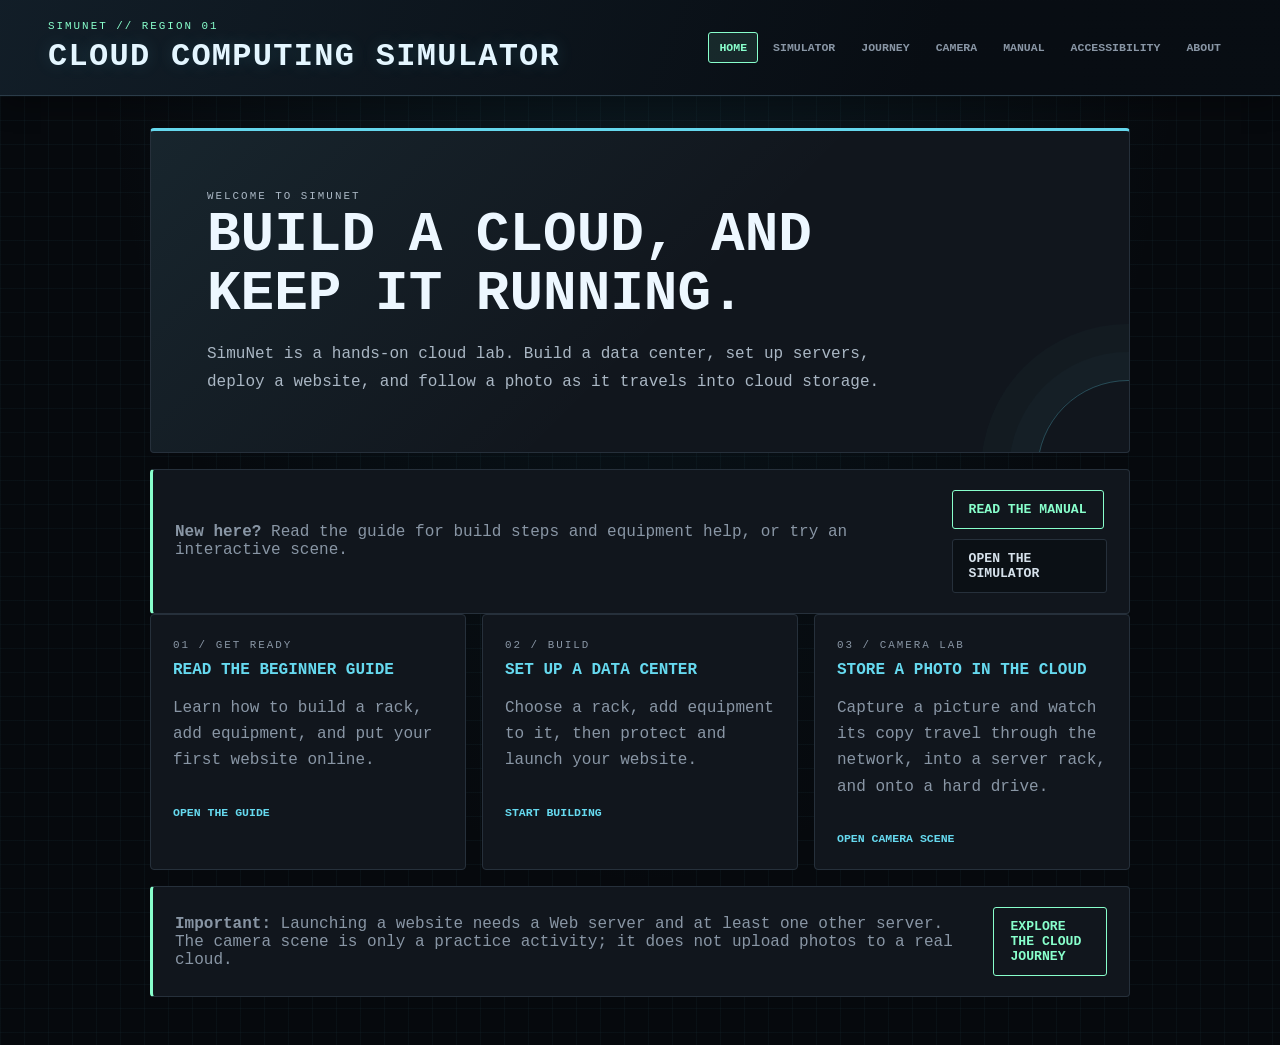
==== commit f88d1caf: "Updated navigation" ====
--- a/index.html
+++ b/index.html
@@ -14,13 +14,13 @@
         <div><p class="eyebrow">SIMUNET // REGION 01</p><h1>Cloud Computing Simulator</h1></div>
         <div class="topbar-actions">
             <nav class="site-nav" aria-label="Primary navigation">
-                <a class="active" href="./index.html" aria-current="page">Home</a>
-                <a href="./simulator.html">Simulator</a>
-                <a href="./journey.html">Journey</a>
-                <a href="./camera.html">Camera</a>
-                <a href="./manual.html">Manual</a>
-                <a href="./accessibility.html">Accessibility</a>
-                <a href="./about.html">About</a>
+                <a class="active" href="/" aria-current="page">Home</a>
+                <a href="/simulator/">Simulator</a>
+                <a href="/journey/">Journey</a>
+                <a href="/camera/">Camera</a>
+                <a href="/manual/">Manual</a>
+                <a href="/accessibility/">Accessibility</a>
+                <a href="/about/">About</a>
             </nav>
         </div>
     </header>
@@ -33,16 +33,16 @@
         </section>
         <section class="about-cta home-start-cta" aria-label="Start learning">
             <p><strong>New here?</strong> Read the guide for build steps and equipment help, or try an interactive scene.</p>
-            <div class="about-cta-actions"><a href="./manual.html">Read the manual</a><a class="about-cta-secondary" href="./simulator.html">Open the simulator</a></div>
+            <div class="about-cta-actions"><a href="/manual/">Read the manual</a><a class="about-cta-secondary" href="/simulator/">Open the simulator</a></div>
         </section>
         <section class="about-grid" aria-label="What to do in SimuNet">
-            <article class="about-card"><p class="section-code">01 / GET READY</p><h3>Read the beginner guide</h3><p>Learn how to build a rack, add equipment, and put your first website online.</p><a class="manual-link" href="./manual.html">Open the guide</a></article>
-            <article class="about-card"><p class="section-code">02 / BUILD</p><h3>Set up a data center</h3><p>Choose a rack, add equipment to it, then protect and launch your website.</p><a class="manual-link" href="./simulator.html">Start building</a></article>
-            <article class="about-card"><p class="section-code">03 / CAMERA LAB</p><h3>Store a photo in the cloud</h3><p>Capture a picture and watch its copy travel through the network, into a server rack, and onto a hard drive.</p><a class="manual-link" href="./camera.html">Open camera scene</a></article>
+            <article class="about-card"><p class="section-code">01 / GET READY</p><h3>Read the beginner guide</h3><p>Learn how to build a rack, add equipment, and put your first website online.</p><a class="manual-link" href="/manual/">Open the guide</a></article>
+            <article class="about-card"><p class="section-code">02 / BUILD</p><h3>Set up a data center</h3><p>Choose a rack, add equipment to it, then protect and launch your website.</p><a class="manual-link" href="/simulator/">Start building</a></article>
+            <article class="about-card"><p class="section-code">03 / CAMERA LAB</p><h3>Store a photo in the cloud</h3><p>Capture a picture and watch its copy travel through the network, into a server rack, and onto a hard drive.</p><a class="manual-link" href="/camera/">Open camera scene</a></article>
         </section>
         <section class="about-cta home-reminder-cta" aria-label="Important setup reminders">
             <p><strong>Important:</strong> Launching a website needs a Web server and at least one other server. The camera scene is only a practice activity; it does not upload photos to a real cloud.</p>
-            <div class="about-cta-actions"><a href="./journey.html">Explore the cloud journey</a></div>
+            <div class="about-cta-actions"><a href="/journey/">Explore the cloud journey</a></div>
         </section>
     </main>
 </body>
--- a/style.css
+++ b/style.css
@@ -187,6 +187,7 @@
 .site-nav {
     display: flex;
     align-items: center;
+    flex-wrap: wrap;
     gap: 4px;
 }
 
@@ -207,9 +208,9 @@
 }
 
 .site-nav a.active {
-    border-color: var(--panel-edge);
-    color: var(--cyan);
-    background: #0b1015;
+    border-color: var(--lime);
+    color: var(--lime);
+    background: rgba(136, 255, 204, 0.1);
 }
 
 .site-nav a:focus-visible {
@@ -674,6 +675,29 @@
     background: rgba(17, 22, 29, 0.96);
     box-shadow: 0 18px 50px rgba(0, 0, 0, 0.45);
     text-align: left;
+}
+
+.error-panel .site-nav {
+    margin-bottom: 32px;
+}
+
+.error-panel .site-nav a {
+    margin: 0;
+    padding: 8px 10px;
+    border-color: transparent;
+    color: var(--muted);
+    font-size: 0.72rem;
+}
+
+.error-panel .site-nav a:hover,
+.error-panel .site-nav a:focus-visible {
+    color: var(--cyan);
+}
+
+.error-panel .site-nav a.active {
+    border-color: var(--lime);
+    color: var(--lime);
+    background: rgba(136, 255, 204, 0.1);
 }
 
 .error-code {
@@ -1856,7 +1880,6 @@
     text-shadow: none;
 }
 
-html[data-theme="light"] .site-nav a.active,
 html[data-theme="light"] .system-status,
 html[data-theme="light"] .count-badge,
 html[data-theme="light"] .service-status,
@@ -1866,6 +1889,11 @@
 html[data-theme="light"] .about-cta .about-cta-secondary {
     color: var(--text);
     background: #edf3f5;
+}
+
+html[data-theme="light"] .site-nav a.active {
+    color: var(--lime);
+    background: rgba(0, 107, 79, 0.1);
 }
 
 html[data-theme="light"] button {
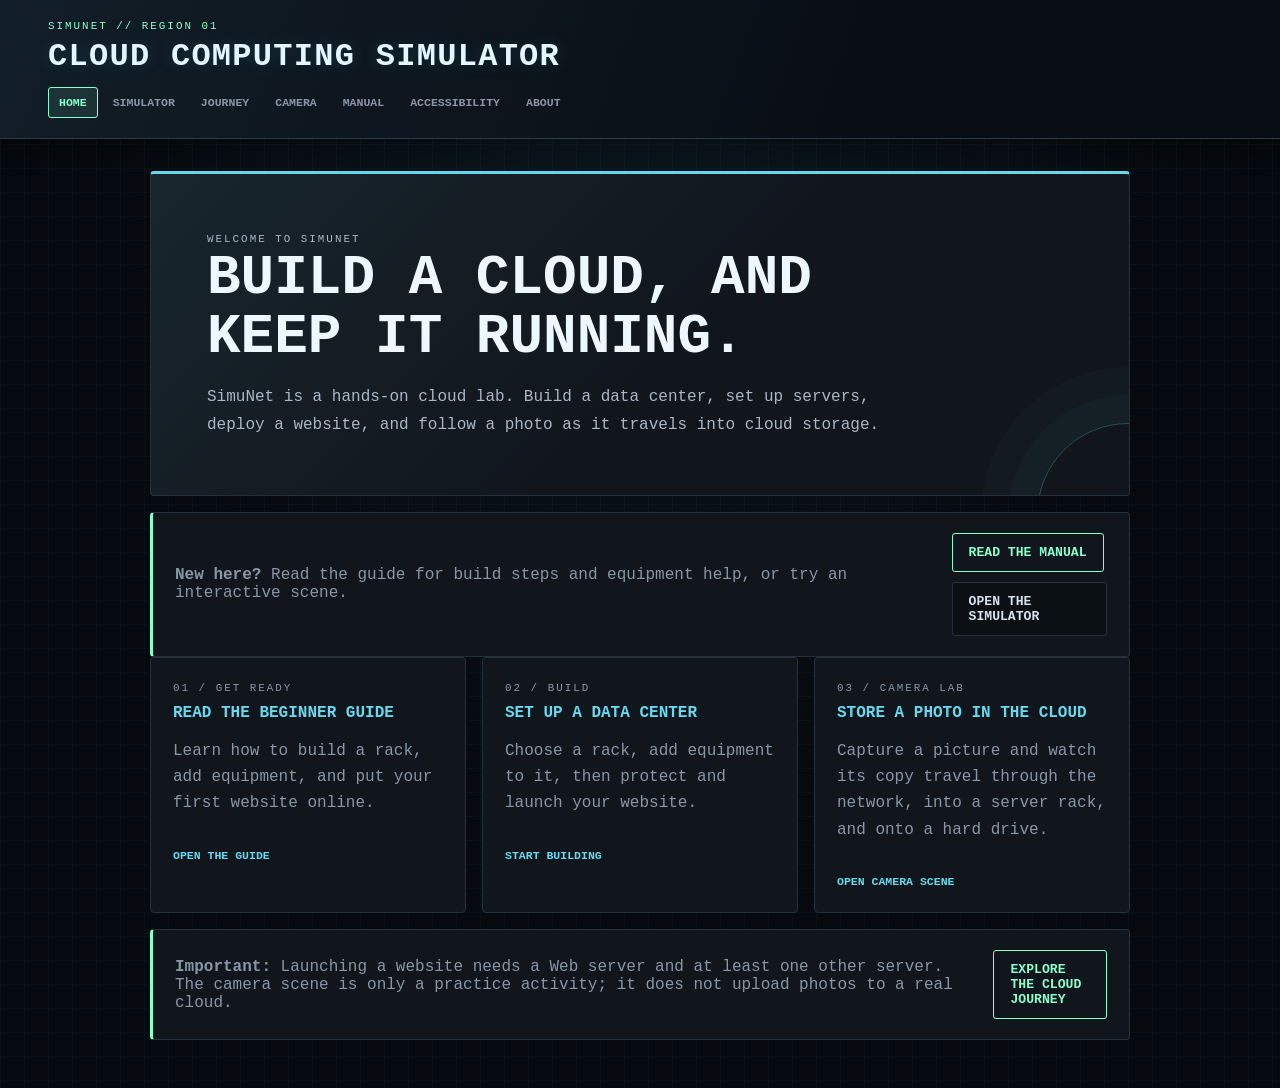
==== commit 9435454e: "Fixed a bug" ====
--- a/index.html
+++ b/index.html
@@ -10,17 +10,17 @@
     <link rel="stylesheet" href="style.css">
 </head>
 <body>
-    <header class="topbar home-topbar">
+    <header class="topbar">
         <div><p class="eyebrow">SIMUNET // REGION 01</p><h1>Cloud Computing Simulator</h1></div>
         <div class="topbar-actions">
             <nav class="site-nav" aria-label="Primary navigation">
-                <a class="active" href="/" aria-current="page">Home</a>
-                <a href="/simulator/">Simulator</a>
-                <a href="/journey/">Journey</a>
-                <a href="/camera/">Camera</a>
-                <a href="/manual/">Manual</a>
-                <a href="/accessibility/">Accessibility</a>
-                <a href="/about/">About</a>
+                <a class="active" href="/Simunet/" aria-current="page">Home</a>
+                <a href="/Simunet/simulator/">Simulator</a>
+                <a href="/Simunet/journey/">Journey</a>
+                <a href="/Simunet/camera/">Camera</a>
+                <a href="/Simunet/manual/">Manual</a>
+                <a href="/Simunet/accessibility/">Accessibility</a>
+                <a href="/Simunet/about/">About</a>
             </nav>
         </div>
     </header>
@@ -33,16 +33,16 @@
         </section>
         <section class="about-cta home-start-cta" aria-label="Start learning">
             <p><strong>New here?</strong> Read the guide for build steps and equipment help, or try an interactive scene.</p>
-            <div class="about-cta-actions"><a href="/manual/">Read the manual</a><a class="about-cta-secondary" href="/simulator/">Open the simulator</a></div>
+            <div class="about-cta-actions"><a href="/Simunet/manual/">Read the manual</a><a class="about-cta-secondary" href="/Simunet/simulator/">Open the simulator</a></div>
         </section>
         <section class="about-grid" aria-label="What to do in SimuNet">
-            <article class="about-card"><p class="section-code">01 / GET READY</p><h3>Read the beginner guide</h3><p>Learn how to build a rack, add equipment, and put your first website online.</p><a class="manual-link" href="/manual/">Open the guide</a></article>
-            <article class="about-card"><p class="section-code">02 / BUILD</p><h3>Set up a data center</h3><p>Choose a rack, add equipment to it, then protect and launch your website.</p><a class="manual-link" href="/simulator/">Start building</a></article>
-            <article class="about-card"><p class="section-code">03 / CAMERA LAB</p><h3>Store a photo in the cloud</h3><p>Capture a picture and watch its copy travel through the network, into a server rack, and onto a hard drive.</p><a class="manual-link" href="/camera/">Open camera scene</a></article>
+            <article class="about-card"><p class="section-code">01 / GET READY</p><h3>Read the beginner guide</h3><p>Learn how to build a rack, add equipment, and put your first website online.</p><a class="manual-link" href="/Simunet/manual/">Open the guide</a></article>
+            <article class="about-card"><p class="section-code">02 / BUILD</p><h3>Set up a data center</h3><p>Choose a rack, add equipment to it, then protect and launch your website.</p><a class="manual-link" href="/Simunet/simulator/">Start building</a></article>
+            <article class="about-card"><p class="section-code">03 / CAMERA LAB</p><h3>Store a photo in the cloud</h3><p>Capture a picture and watch its copy travel through the network, into a server rack, and onto a hard drive.</p><a class="manual-link" href="/Simunet/camera/">Open camera scene</a></article>
         </section>
         <section class="about-cta home-reminder-cta" aria-label="Important setup reminders">
             <p><strong>Important:</strong> Launching a website needs a Web server and at least one other server. The camera scene is only a practice activity; it does not upload photos to a real cloud.</p>
-            <div class="about-cta-actions"><a href="/journey/">Explore the cloud journey</a></div>
+            <div class="about-cta-actions"><a href="/Simunet/journey/">Explore the cloud journey</a></div>
         </section>
     </main>
 </body>
--- a/style.css
+++ b/style.css
@@ -160,8 +160,9 @@
     position: relative;
     z-index: 1;
     display: flex;
-    align-items: center;
-    justify-content: space-between;
+    flex-direction: column;
+    align-items: stretch;
+    gap: 12px;
     padding: 20px clamp(16px, 4vw, 48px);
     text-align: left;
     border-bottom: 1px solid #2b3c49;
@@ -180,15 +181,22 @@
 
 .topbar-actions {
     display: flex;
-    align-items: center;
+    flex-direction: column;
+    align-items: stretch;
     gap: 12px;
+    width: 100%;
+}
+
+.topbar-actions .system-status {
+    align-self: flex-start;
 }
 
 .site-nav {
     display: flex;
     align-items: center;
-    flex-wrap: wrap;
+    flex-wrap: nowrap;
     gap: 4px;
+    width: 100%;
 }
 
 .site-nav a {
@@ -661,13 +669,14 @@
 
 .error-page {
     min-height: 100vh;
-    display: grid;
-    place-items: center;
-    padding: 24px;
+    display: flex;
+    flex-direction: column;
+    padding: 0;
 }
 
 .error-panel {
     width: min(680px, 100%);
+    margin: auto;
     padding: clamp(24px, 7vw, 52px);
     border: 1px solid var(--panel-edge);
     border-top: 3px solid var(--red);
@@ -675,29 +684,6 @@
     background: rgba(17, 22, 29, 0.96);
     box-shadow: 0 18px 50px rgba(0, 0, 0, 0.45);
     text-align: left;
-}
-
-.error-panel .site-nav {
-    margin-bottom: 32px;
-}
-
-.error-panel .site-nav a {
-    margin: 0;
-    padding: 8px 10px;
-    border-color: transparent;
-    color: var(--muted);
-    font-size: 0.72rem;
-}
-
-.error-panel .site-nav a:hover,
-.error-panel .site-nav a:focus-visible {
-    color: var(--cyan);
-}
-
-.error-panel .site-nav a.active {
-    border-color: var(--lime);
-    color: var(--lime);
-    background: rgba(136, 255, 204, 0.1);
 }
 
 .error-code {
@@ -1597,20 +1583,7 @@
 }
 
 @media (max-width: 680px) {
-    .home-topbar {
-        flex-direction: column;
-    }
-
-    .home-topbar .topbar-actions {
-        align-items: flex-start;
-    }
-
-    .home-topbar .site-nav {
-        flex-wrap: wrap;
-    }
-
     .topbar {
-        align-items: flex-start;
         gap: 16px;
     }
 
@@ -1618,10 +1591,8 @@
         font-size: 1.25rem;
     }
 
-    .topbar-actions {
-        flex-direction: column;
-        align-items: flex-end;
-        gap: 8px;
+    .site-nav {
+        flex-wrap: wrap;
     }
 
     .system-status {
@@ -1725,17 +1696,8 @@
 }
 
 @media (max-width: 480px) {
-    .topbar {
-        display: block;
-    }
-
     .system-status {
         width: fit-content;
-        margin-top: 12px;
-    }
-
-    .topbar-actions {
-        align-items: flex-start;
         margin-top: 12px;
     }
 
@@ -2238,7 +2200,9 @@
 .camera-workbench { display: grid; grid-template-columns: minmax(0, 1fr) minmax(300px, .82fr); gap: 16px; }
 .camera-panel, .gallery-panel, .transfer-panel { min-width: 0; }
 .viewfinder { position: relative; overflow: hidden; aspect-ratio: 1.37; min-height: 240px; border: 2px solid #5b8296; background: #8bc6dc; box-shadow: inset 0 0 22px #07111c33, 0 0 18px #42c8e822; }
-.viewfinder > img { width: 100%; height: 100%; display: block; object-fit: cover; object-position: center center; filter: brightness(1.12) saturate(1.12); transition: filter .2s ease; }
+.viewfinder > video { width: 100%; height: 100%; display: block; object-fit: cover; object-position: center center; filter: brightness(1.12) saturate(1.12); transition: filter .2s ease; }
+.viewfinder > video[hidden], .viewfinder-placeholder[hidden] { display: none; }
+.viewfinder-placeholder { position: absolute; inset: 0; display: grid; place-items: center; padding: 20px; color: #e8f7ff; font-size: .75rem; text-align: center; text-shadow: 0 1px 5px #000; }
 .viewfinder::after { content: ""; position: absolute; inset: 12% 15%; border: 1px solid #ffffff99; pointer-events: none; }
 .viewfinder-mark { width: 20px; height: 20px; position: absolute; z-index: 1; border-color: #e8fbff; border-style: solid; filter: drop-shadow(0 1px 3px #00131c); }
 .mark-top-left { top: 9%; left: 12%; border-width: 2px 0 0 2px; }.mark-top-right { top: 9%; right: 12%; border-width: 2px 2px 0 0; }.mark-bottom-left { bottom: 9%; left: 12%; border-width: 0 0 2px 2px; }.mark-bottom-right { bottom: 9%; right: 12%; border-width: 0 2px 2px 0; }
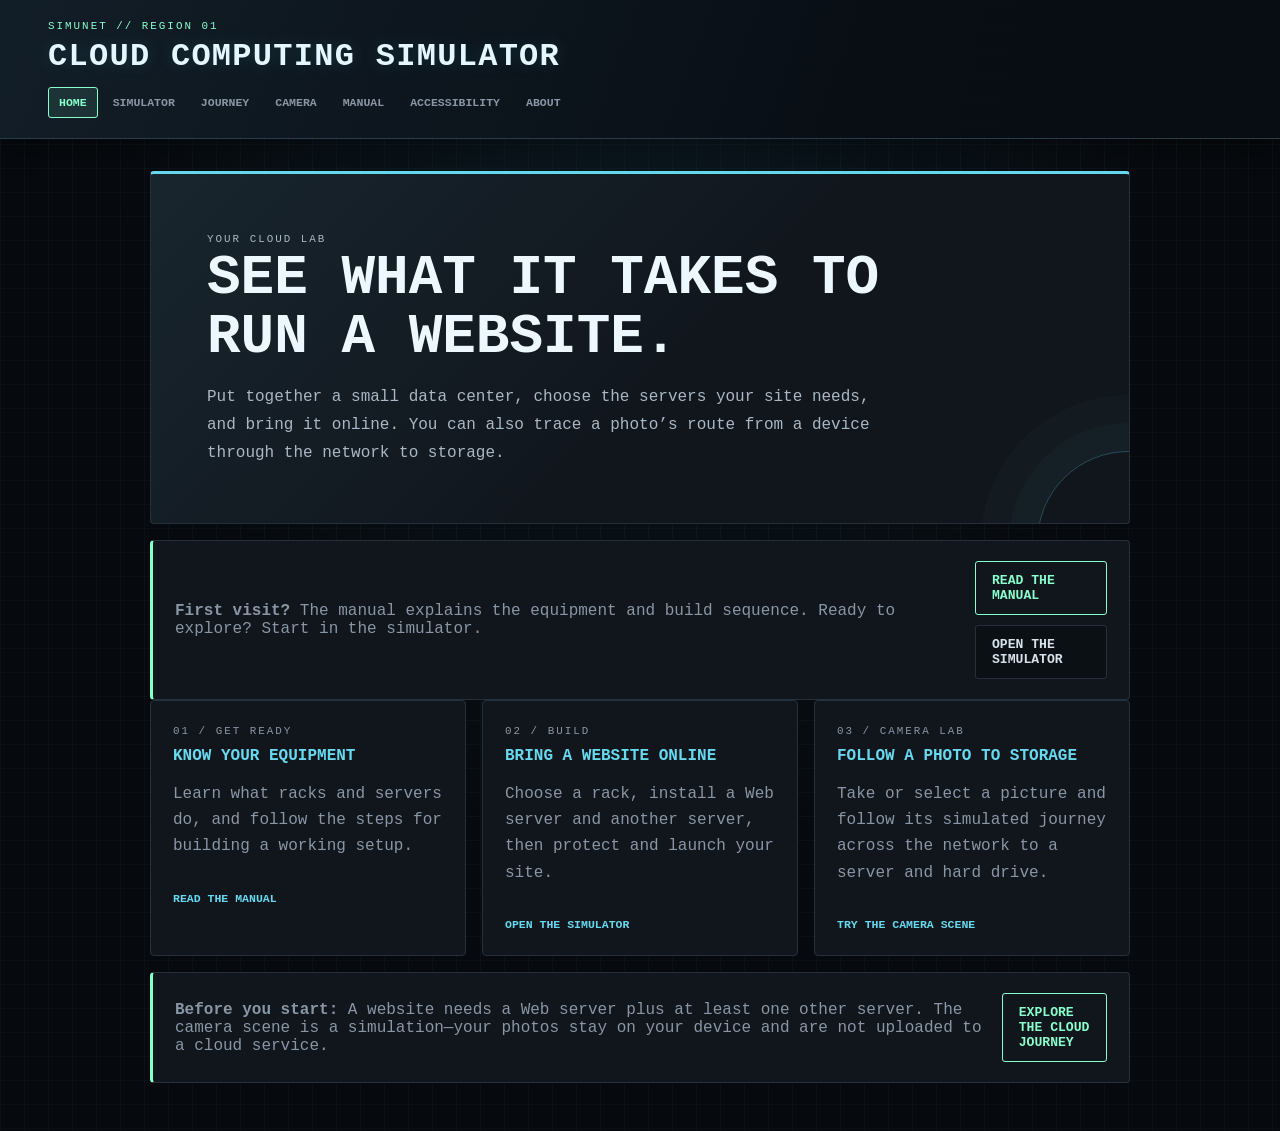
==== commit 11dc1079: "Update index.html" ====
--- a/index.html
+++ b/index.html
@@ -4,8 +4,8 @@
     <meta charset="UTF-8">
     <meta name="viewport" content="width=device-width, initial-scale=1.0">
     <meta name="theme-color" content="#090c10">
-    <meta name="description" content="Learn how cloud systems work with SimuNet. Read the guide, build a data center, and try interactive scenes.">
-    <title>Welcome to SimuNet - Cloud Computing Simulator</title>
+    <meta name="description" content="Explore cloud infrastructure in SimuNet: assemble a data center, deploy a website, and trace how a photo reaches cloud storage.">
+    <title>SimuNet | Cloud Computing Simulator</title>
     <script src="js/accessibility.js"></script>
     <link rel="stylesheet" href="style.css">
 </head>
@@ -27,21 +27,21 @@
 
     <main class="about-shell">
         <section class="about-hero" aria-labelledby="home-title">
-            <p class="section-code">WELCOME TO SIMUNET</p>
-            <h2 id="home-title">Build a cloud, and keep it running.</h2>
-            <p>SimuNet is a hands-on cloud lab. Build a data center, set up servers, deploy a website, and follow a photo as it travels into cloud storage.</p>
+            <p class="section-code">YOUR CLOUD LAB</p>
+            <h2 id="home-title">See what it takes to run a website.</h2>
+            <p>Put together a small data center, choose the servers your site needs, and bring it online. You can also trace a photo’s route from a device through the network to storage.</p>
         </section>
         <section class="about-cta home-start-cta" aria-label="Start learning">
-            <p><strong>New here?</strong> Read the guide for build steps and equipment help, or try an interactive scene.</p>
+            <p><strong>First visit?</strong> The manual explains the equipment and build sequence. Ready to explore? Start in the simulator.</p>
             <div class="about-cta-actions"><a href="/Simunet/manual/">Read the manual</a><a class="about-cta-secondary" href="/Simunet/simulator/">Open the simulator</a></div>
         </section>
         <section class="about-grid" aria-label="What to do in SimuNet">
-            <article class="about-card"><p class="section-code">01 / GET READY</p><h3>Read the beginner guide</h3><p>Learn how to build a rack, add equipment, and put your first website online.</p><a class="manual-link" href="/Simunet/manual/">Open the guide</a></article>
-            <article class="about-card"><p class="section-code">02 / BUILD</p><h3>Set up a data center</h3><p>Choose a rack, add equipment to it, then protect and launch your website.</p><a class="manual-link" href="/Simunet/simulator/">Start building</a></article>
-            <article class="about-card"><p class="section-code">03 / CAMERA LAB</p><h3>Store a photo in the cloud</h3><p>Capture a picture and watch its copy travel through the network, into a server rack, and onto a hard drive.</p><a class="manual-link" href="/Simunet/camera/">Open camera scene</a></article>
+            <article class="about-card"><p class="section-code">01 / GET READY</p><h3>Know your equipment</h3><p>Learn what racks and servers do, and follow the steps for building a working setup.</p><a class="manual-link" href="/Simunet/manual/">Read the manual</a></article>
+            <article class="about-card"><p class="section-code">02 / BUILD</p><h3>Bring a website online</h3><p>Choose a rack, install a Web server and another server, then protect and launch your site.</p><a class="manual-link" href="/Simunet/simulator/">Open the simulator</a></article>
+            <article class="about-card"><p class="section-code">03 / CAMERA LAB</p><h3>Follow a photo to storage</h3><p>Take or select a picture and follow its simulated journey across the network to a server and hard drive.</p><a class="manual-link" href="/Simunet/camera/">Try the camera scene</a></article>
         </section>
         <section class="about-cta home-reminder-cta" aria-label="Important setup reminders">
-            <p><strong>Important:</strong> Launching a website needs a Web server and at least one other server. The camera scene is only a practice activity; it does not upload photos to a real cloud.</p>
+            <p><strong>Before you start:</strong> A website needs a Web server plus at least one other server. The camera scene is a simulation—your photos stay on your device and are not uploaded to a cloud service.</p>
             <div class="about-cta-actions"><a href="/Simunet/journey/">Explore the cloud journey</a></div>
         </section>
     </main>
--- a/style.css
+++ b/style.css
@@ -675,7 +675,7 @@
 }
 
 .error-panel {
-    width: min(680px, 100%);
+    width: min(680px, calc(100% - 32px));
     margin: auto;
     padding: clamp(24px, 7vw, 52px);
     border: 1px solid var(--panel-edge);
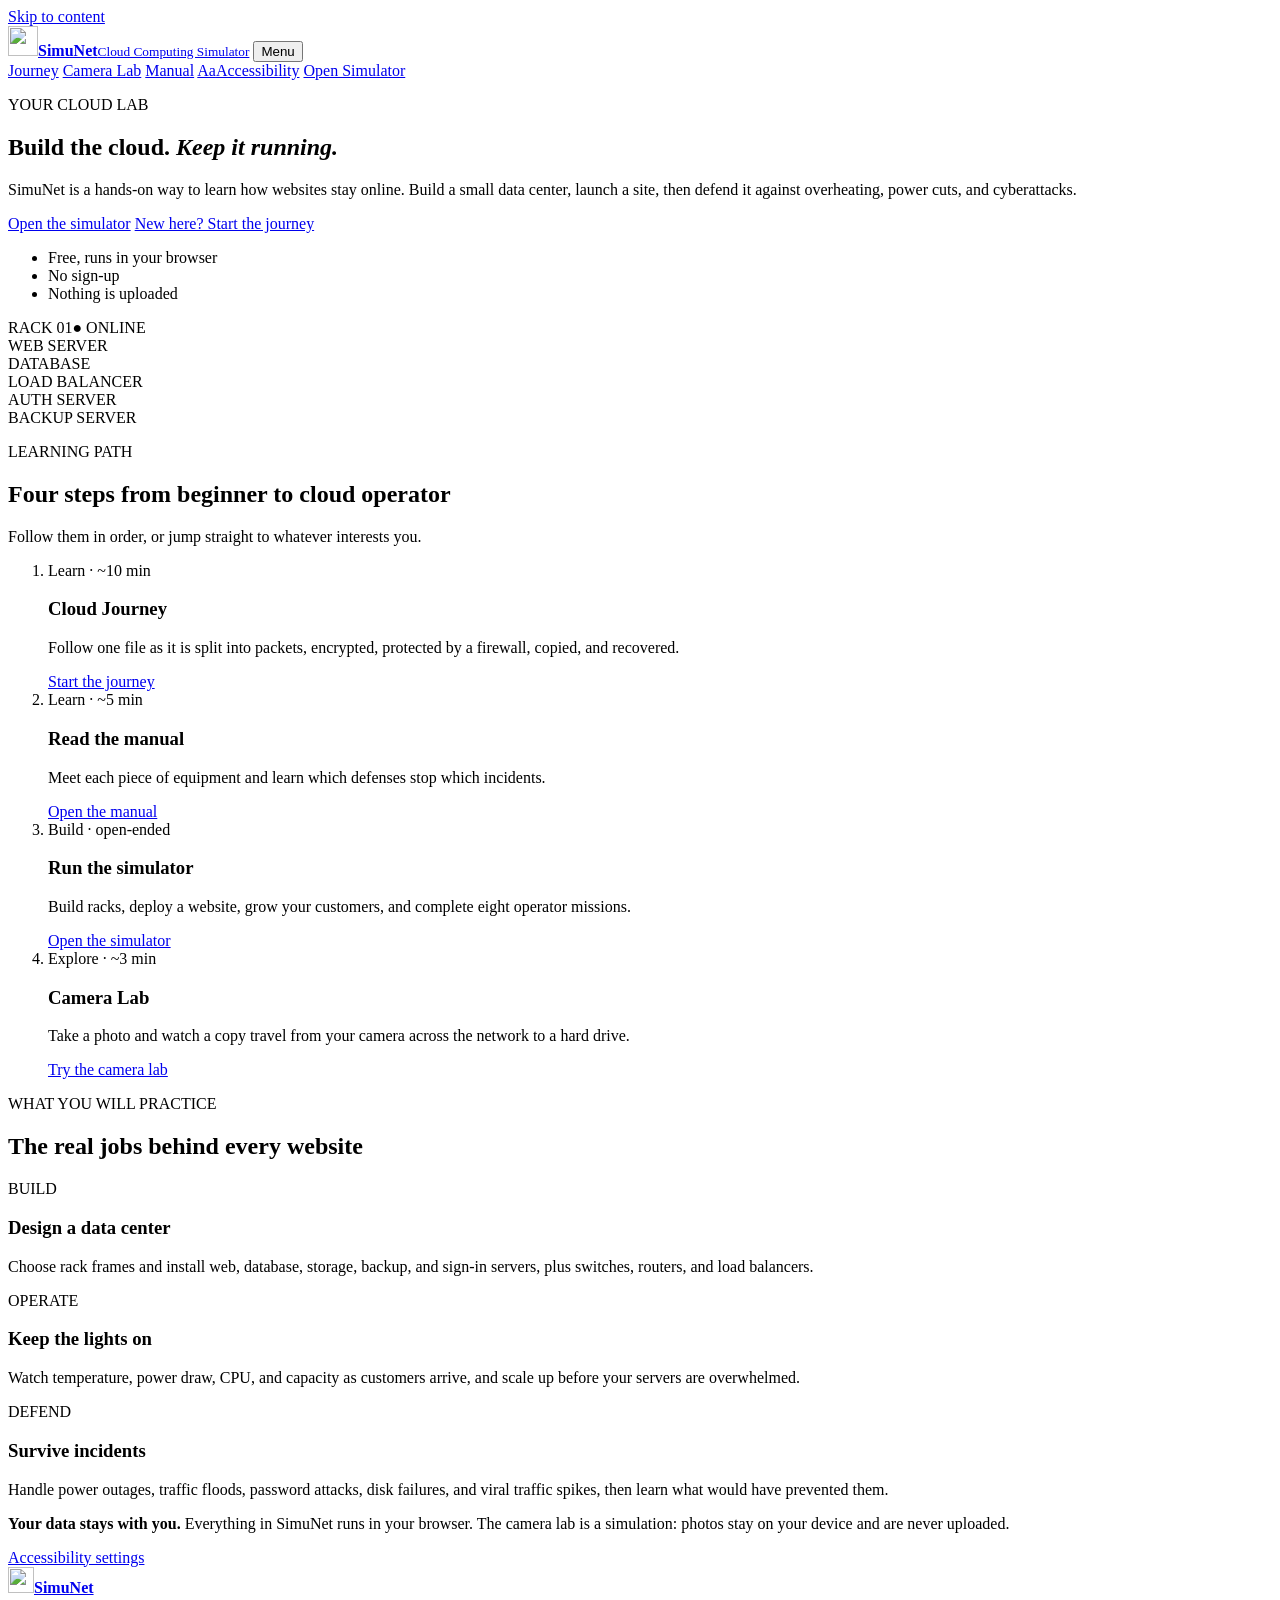
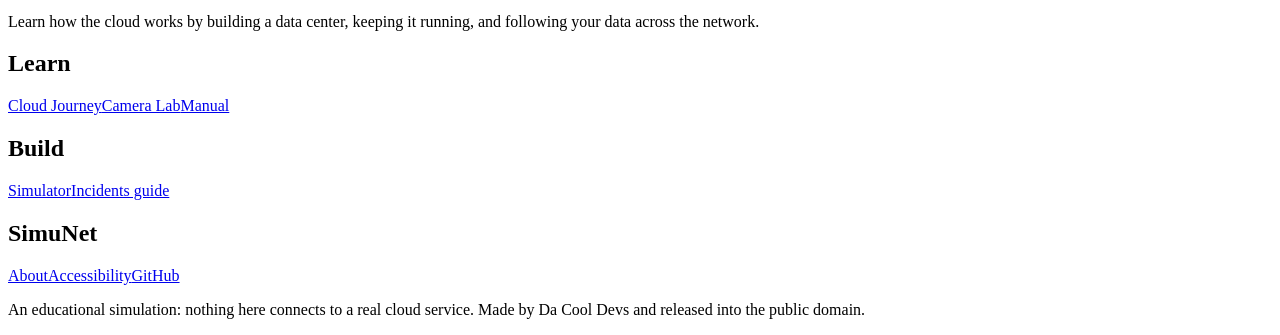
==== commit 7e82ff06: "Revamp site organization and layout New shared header with mobile menu, site-wide footer, rebuilt ho" ====
--- a/index.html
+++ b/index.html
@@ -5,45 +5,103 @@
     <meta name="viewport" content="width=device-width, initial-scale=1.0">
     <meta name="theme-color" content="#090c10">
     <meta name="description" content="Explore cloud infrastructure in SimuNet: assemble a data center, deploy a website, and trace how a photo reaches cloud storage.">
+    <link rel="icon" href="/Simunet/favicon.svg" type="image/svg+xml">
+    <meta property="og:type" content="website">
+    <meta property="og:site_name" content="SimuNet">
+    <meta property="og:title" content="SimuNet | Cloud Computing Simulator">
+    <meta property="og:description" content="Explore cloud infrastructure in SimuNet: assemble a data center, deploy a website, and trace how a photo reaches cloud storage.">
     <title>SimuNet | Cloud Computing Simulator</title>
-    <script src="js/accessibility.js"></script>
-    <link rel="stylesheet" href="style.css">
+    <script src="/Simunet/js/accessibility.js"></script>
+    <script src="/Simunet/js/site.js" defer></script>
+    <link rel="stylesheet" href="/Simunet/style.css">
 </head>
 <body>
-    <header class="topbar">
-        <div><p class="eyebrow">SIMUNET // REGION 01</p><h1>Cloud Computing Simulator</h1></div>
-        <div class="topbar-actions">
-            <nav class="site-nav" aria-label="Primary navigation">
-                <a class="active" href="/Simunet/" aria-current="page">Home</a>
-                <a href="/Simunet/simulator/">Simulator</a>
+    <a class="skip-link" href="#main">Skip to content</a>
+    <header class="site-header">
+        <div class="site-header-inner">
+            <a class="brand" href="/Simunet/" aria-current="page"><img src="/Simunet/favicon.svg" alt="" width="30" height="30"><span class="brand-text"><strong>SimuNet</strong><small>Cloud Computing Simulator</small></span></a>
+            <button class="nav-toggle" type="button" aria-expanded="false" aria-controls="siteNav"><span class="nav-toggle-bars" aria-hidden="true"></span>Menu</button>
+            <nav id="siteNav" class="primary-nav" aria-label="Primary navigation">
                 <a href="/Simunet/journey/">Journey</a>
-                <a href="/Simunet/camera/">Camera</a>
+                <a href="/Simunet/camera/">Camera Lab</a>
                 <a href="/Simunet/manual/">Manual</a>
-                <a href="/Simunet/accessibility/">Accessibility</a>
-                <a href="/Simunet/about/">About</a>
+                <a class="nav-icon" href="/Simunet/accessibility/" title="Accessibility settings"><span aria-hidden="true">Aa</span><span class="nav-icon-label">Accessibility</span></a>
+                <a class="nav-cta" href="/Simunet/simulator/">Open Simulator</a>
             </nav>
         </div>
     </header>
 
-    <main class="about-shell">
-        <section class="about-hero" aria-labelledby="home-title">
-            <p class="section-code">YOUR CLOUD LAB</p>
-            <h2 id="home-title">See what it takes to run a website.</h2>
-            <p>Put together a small data center, choose the servers your site needs, and bring it online. You can also trace a photo’s route from a device through the network to storage.</p>
+    <main id="main" class="home-shell">
+        <section class="home-hero" aria-labelledby="home-title">
+            <div>
+                <p class="section-code">YOUR CLOUD LAB</p>
+                <h1 id="home-title">Build the cloud. <em>Keep it running.</em></h1>
+                <p class="lede">SimuNet is a hands-on way to learn how websites stay online. Build a small data center, launch a site, then defend it against overheating, power cuts, and cyberattacks.</p>
+                <div class="button-row">
+                    <a class="button-link primary" href="/Simunet/simulator/">Open the simulator</a>
+                    <a class="button-link" href="/Simunet/journey/">New here? Start the journey</a>
+                </div>
+                <ul class="hero-facts">
+                    <li>Free, runs in your browser</li>
+                    <li>No sign-up</li>
+                    <li>Nothing is uploaded</li>
+                </ul>
+            </div>
+            <div class="hero-rack" aria-hidden="true">
+                <div class="hero-rack-label"><span>RACK 01</span><span>● ONLINE</span></div>
+                <div class="hero-unit" style="--unit: var(--cyan)">WEB SERVER<i></i></div>
+                <div class="hero-unit" style="--unit: var(--orange)">DATABASE<i></i></div>
+                <div class="hero-unit" style="--unit: #f4d35e">LOAD BALANCER<i></i></div>
+                <div class="hero-unit" style="--unit: #f0a6ca">AUTH SERVER<i></i></div>
+                <div class="hero-unit" style="--unit: var(--lime)">BACKUP SERVER<i></i></div>
+            </div>
         </section>
-        <section class="about-cta home-start-cta" aria-label="Start learning">
-            <p><strong>First visit?</strong> The manual explains the equipment and build sequence. Ready to explore? Start in the simulator.</p>
-            <div class="about-cta-actions"><a href="/Simunet/manual/">Read the manual</a><a class="about-cta-secondary" href="/Simunet/simulator/">Open the simulator</a></div>
+
+        <section aria-labelledby="path-title">
+            <div class="home-section-heading">
+                <p class="section-code">LEARNING PATH</p>
+                <h2 id="path-title">Four steps from beginner to cloud operator</h2>
+                <p>Follow them in order, or jump straight to whatever interests you.</p>
+            </div>
+            <ol class="path-list">
+                <li class="path-card"><span class="path-meta">Learn · ~10 min</span><h3>Cloud Journey</h3><p>Follow one file as it is split into packets, encrypted, protected by a firewall, copied, and recovered.</p><a href="/Simunet/journey/">Start the journey</a></li>
+                <li class="path-card"><span class="path-meta">Learn · ~5 min</span><h3>Read the manual</h3><p>Meet each piece of equipment and learn which defenses stop which incidents.</p><a href="/Simunet/manual/">Open the manual</a></li>
+                <li class="path-card featured"><span class="path-meta">Build · open-ended</span><h3>Run the simulator</h3><p>Build racks, deploy a website, grow your customers, and complete eight operator missions.</p><a href="/Simunet/simulator/">Open the simulator</a></li>
+                <li class="path-card"><span class="path-meta">Explore · ~3 min</span><h3>Camera Lab</h3><p>Take a photo and watch a copy travel from your camera across the network to a hard drive.</p><a href="/Simunet/camera/">Try the camera lab</a></li>
+            </ol>
         </section>
-        <section class="about-grid" aria-label="What to do in SimuNet">
-            <article class="about-card"><p class="section-code">01 / GET READY</p><h3>Know your equipment</h3><p>Learn what racks and servers do, and follow the steps for building a working setup.</p><a class="manual-link" href="/Simunet/manual/">Read the manual</a></article>
-            <article class="about-card"><p class="section-code">02 / BUILD</p><h3>Bring a website online</h3><p>Choose a rack, install a Web server and another server, then protect and launch your site.</p><a class="manual-link" href="/Simunet/simulator/">Open the simulator</a></article>
-            <article class="about-card"><p class="section-code">03 / CAMERA LAB</p><h3>Follow a photo to storage</h3><p>Take or select a picture and follow its simulated journey across the network to a server and hard drive.</p><a class="manual-link" href="/Simunet/camera/">Try the camera scene</a></article>
+
+        <section aria-labelledby="features-title">
+            <div class="home-section-heading">
+                <p class="section-code">WHAT YOU WILL PRACTICE</p>
+                <h2 id="features-title">The real jobs behind every website</h2>
+            </div>
+            <div class="feature-grid">
+                <article class="feature-card"><span class="feature-tag">BUILD</span><h3>Design a data center</h3><p>Choose rack frames and install web, database, storage, backup, and sign-in servers, plus switches, routers, and load balancers.</p></article>
+                <article class="feature-card"><span class="feature-tag">OPERATE</span><h3>Keep the lights on</h3><p>Watch temperature, power draw, CPU, and capacity as customers arrive, and scale up before your servers are overwhelmed.</p></article>
+                <article class="feature-card"><span class="feature-tag">DEFEND</span><h3>Survive incidents</h3><p>Handle power outages, traffic floods, password attacks, disk failures, and viral traffic spikes, then learn what would have prevented them.</p></article>
+            </div>
         </section>
-        <section class="about-cta home-reminder-cta" aria-label="Important setup reminders">
-            <p><strong>Before you start:</strong> A website needs a Web server plus at least one other server. The camera scene is a simulation—your photos stay on your device and are not uploaded to a cloud service.</p>
-            <div class="about-cta-actions"><a href="/Simunet/journey/">Explore the cloud journey</a></div>
+
+        <section class="home-note" aria-label="Privacy note">
+            <p><strong>Your data stays with you.</strong> Everything in SimuNet runs in your browser. The camera lab is a simulation: photos stay on your device and are never uploaded.</p>
+            <a class="button-link" href="/Simunet/accessibility/">Accessibility settings</a>
         </section>
     </main>
+
+    <footer class="site-footer">
+        <div class="site-footer-inner">
+            <div class="footer-brand">
+                <a class="brand" href="/Simunet/"><img src="/Simunet/favicon.svg" alt="" width="26" height="26"><span class="brand-text"><strong>SimuNet</strong></span></a>
+                <p>Learn how the cloud works by building a data center, keeping it running, and following your data across the network.</p>
+            </div>
+            <nav class="footer-links" aria-label="Footer">
+                <div><h2>Learn</h2><a href="/Simunet/journey/">Cloud Journey</a><a href="/Simunet/camera/">Camera Lab</a><a href="/Simunet/manual/">Manual</a></div>
+                <div><h2>Build</h2><a href="/Simunet/simulator/">Simulator</a><a href="/Simunet/manual/#operations">Incidents guide</a></div>
+                <div><h2>SimuNet</h2><a href="/Simunet/about/">About</a><a href="/Simunet/accessibility/">Accessibility</a><a href="https://github.com/Da-Cool-Devs/Simunet">GitHub</a></div>
+            </nav>
+            <p class="footer-note">An educational simulation: nothing here connects to a real cloud service. Made by Da Cool Devs and released into the public domain.</p>
+        </div>
+    </footer>
 </body>
 </html>
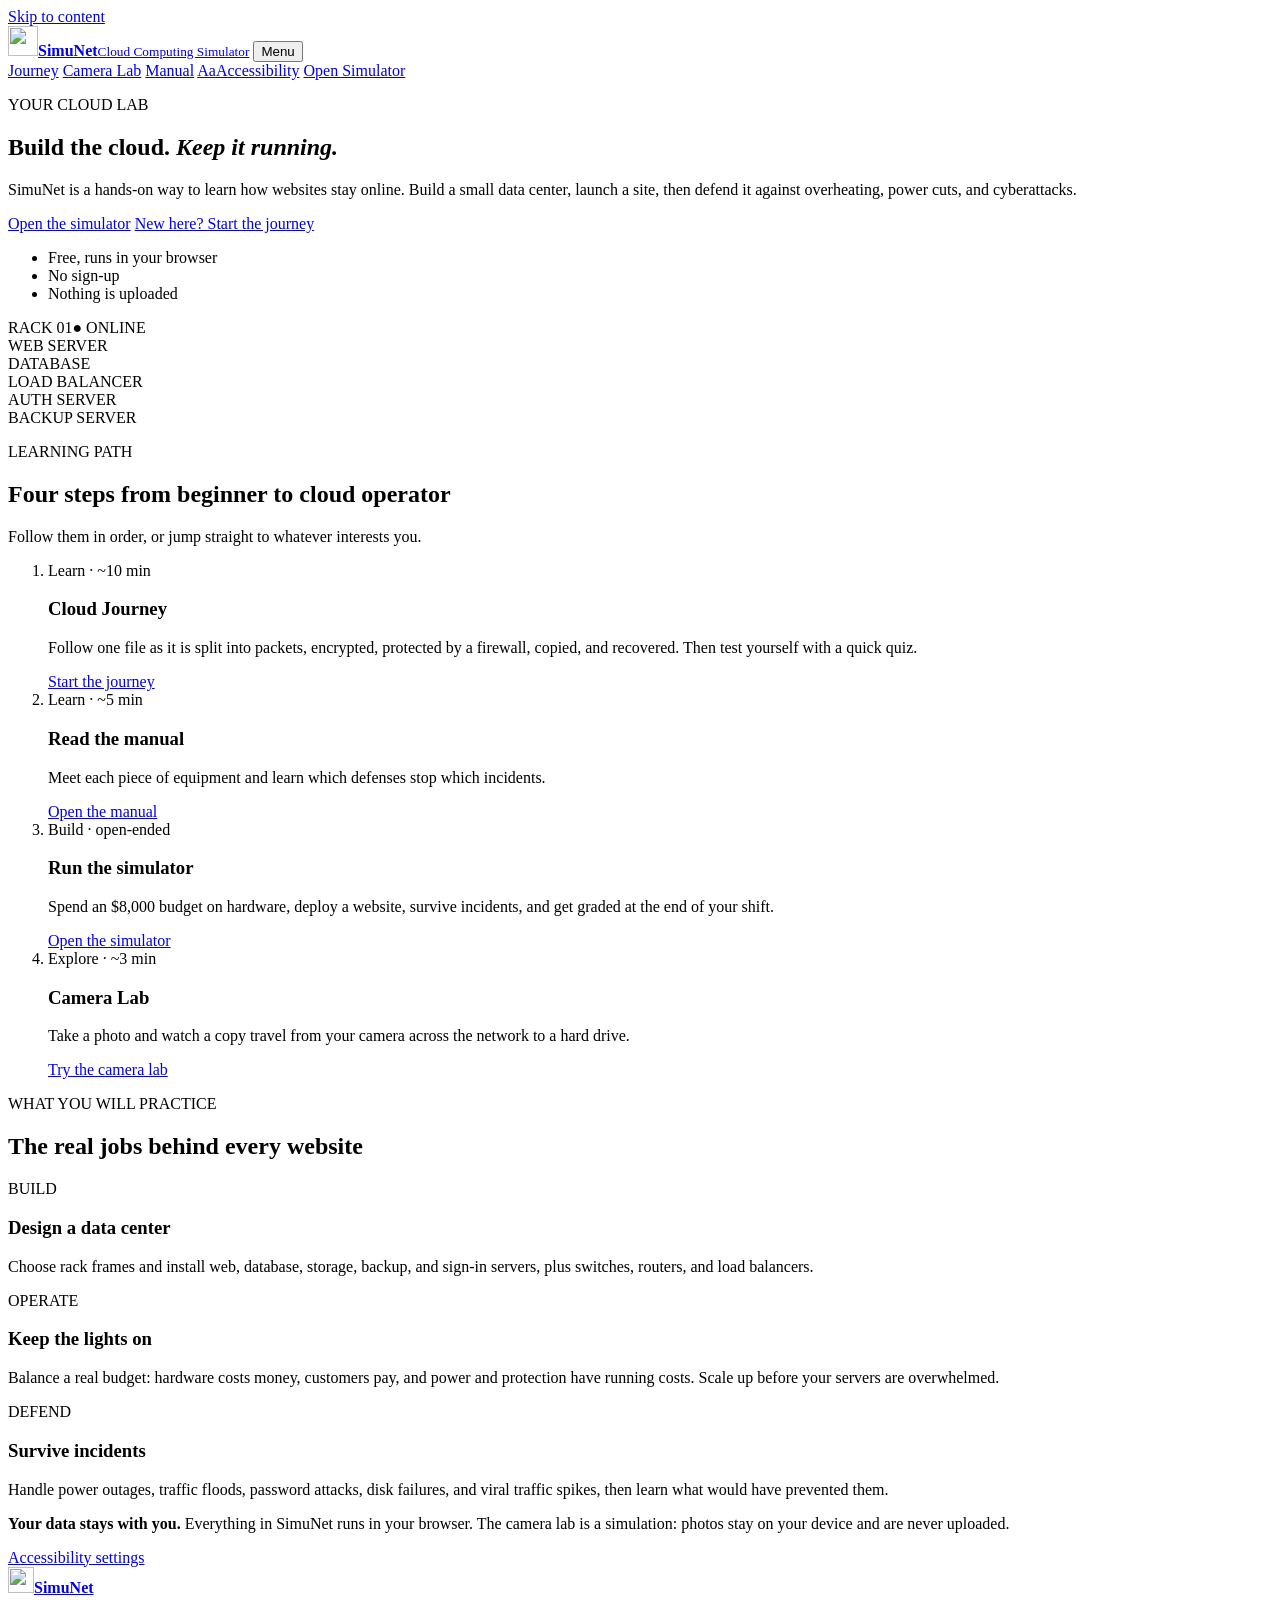
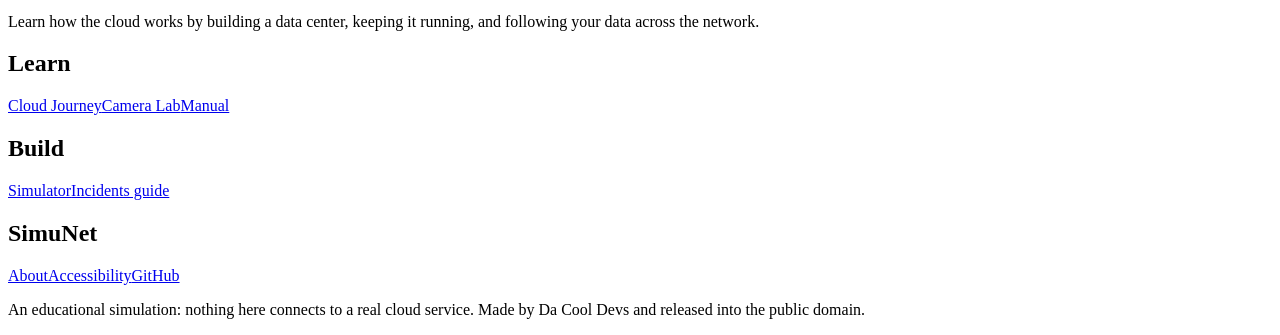
==== commit 019dbe19: "Add budget, scoring, shift report, quick start; fix 3D room; add quiz and README - Economy: hardware" ====
--- a/index.html
+++ b/index.html
@@ -64,9 +64,9 @@
                 <p>Follow them in order, or jump straight to whatever interests you.</p>
             </div>
             <ol class="path-list">
-                <li class="path-card"><span class="path-meta">Learn · ~10 min</span><h3>Cloud Journey</h3><p>Follow one file as it is split into packets, encrypted, protected by a firewall, copied, and recovered.</p><a href="/Simunet/journey/">Start the journey</a></li>
+                <li class="path-card"><span class="path-meta">Learn · ~10 min</span><h3>Cloud Journey</h3><p>Follow one file as it is split into packets, encrypted, protected by a firewall, copied, and recovered. Then test yourself with a quick quiz.</p><a href="/Simunet/journey/">Start the journey</a></li>
                 <li class="path-card"><span class="path-meta">Learn · ~5 min</span><h3>Read the manual</h3><p>Meet each piece of equipment and learn which defenses stop which incidents.</p><a href="/Simunet/manual/">Open the manual</a></li>
-                <li class="path-card featured"><span class="path-meta">Build · open-ended</span><h3>Run the simulator</h3><p>Build racks, deploy a website, grow your customers, and complete eight operator missions.</p><a href="/Simunet/simulator/">Open the simulator</a></li>
+                <li class="path-card featured"><span class="path-meta">Build · open-ended</span><h3>Run the simulator</h3><p>Spend an $8,000 budget on hardware, deploy a website, survive incidents, and get graded at the end of your shift.</p><a href="/Simunet/simulator/">Open the simulator</a></li>
                 <li class="path-card"><span class="path-meta">Explore · ~3 min</span><h3>Camera Lab</h3><p>Take a photo and watch a copy travel from your camera across the network to a hard drive.</p><a href="/Simunet/camera/">Try the camera lab</a></li>
             </ol>
         </section>
@@ -78,7 +78,7 @@
             </div>
             <div class="feature-grid">
                 <article class="feature-card"><span class="feature-tag">BUILD</span><h3>Design a data center</h3><p>Choose rack frames and install web, database, storage, backup, and sign-in servers, plus switches, routers, and load balancers.</p></article>
-                <article class="feature-card"><span class="feature-tag">OPERATE</span><h3>Keep the lights on</h3><p>Watch temperature, power draw, CPU, and capacity as customers arrive, and scale up before your servers are overwhelmed.</p></article>
+                <article class="feature-card"><span class="feature-tag">OPERATE</span><h3>Keep the lights on</h3><p>Balance a real budget: hardware costs money, customers pay, and power and protection have running costs. Scale up before your servers are overwhelmed.</p></article>
                 <article class="feature-card"><span class="feature-tag">DEFEND</span><h3>Survive incidents</h3><p>Handle power outages, traffic floods, password attacks, disk failures, and viral traffic spikes, then learn what would have prevented them.</p></article>
             </div>
         </section>
